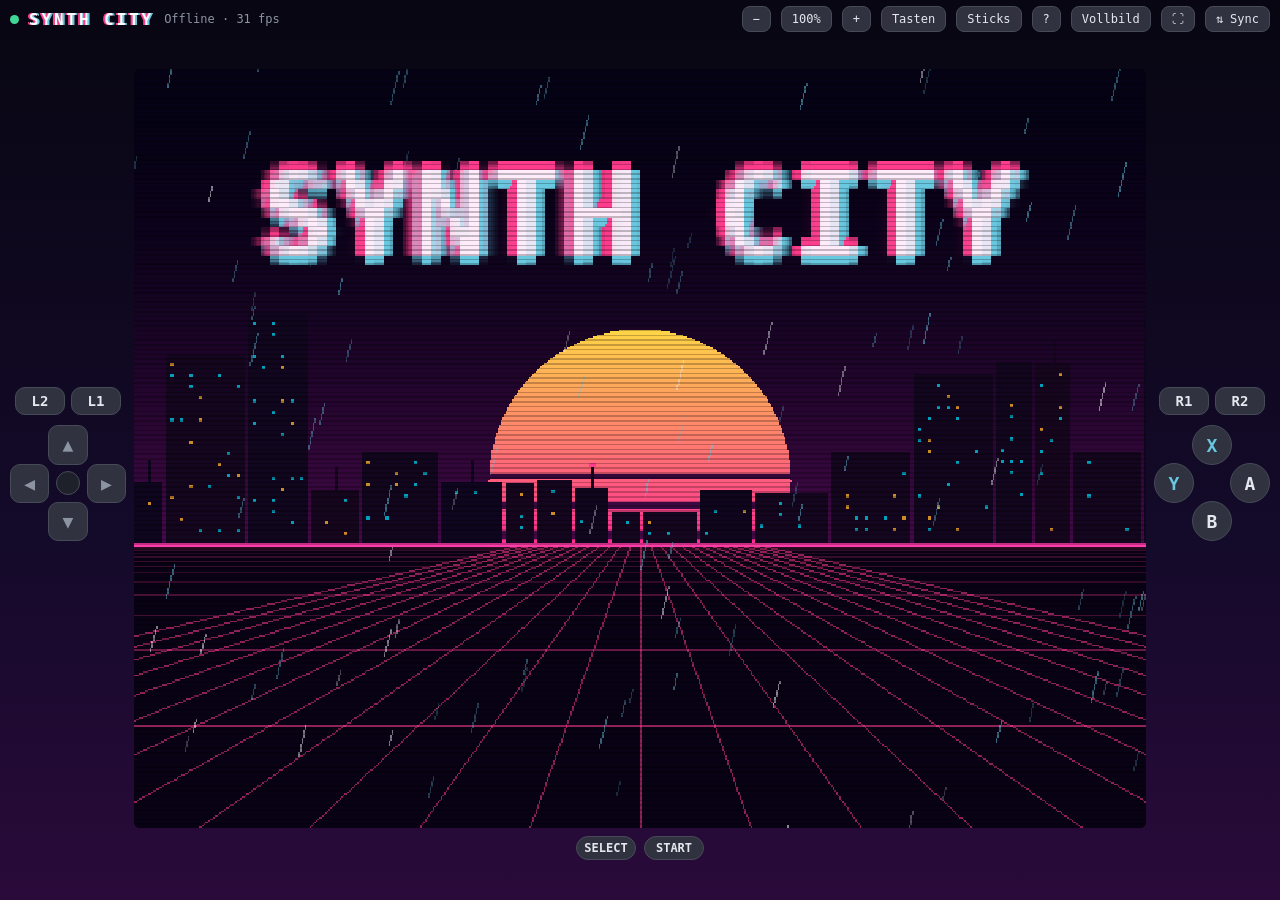
==== index.html @ b374fe64 "Web-App main (b4e6fc7)" ====
<!doctype html>
<html lang="de"><head><meta charset="utf-8">
<meta name="viewport" content="width=device-width,initial-scale=1,maximum-scale=1,user-scalable=no,viewport-fit=cover">
<meta name="apple-mobile-web-app-capable" content="yes"><meta name="mobile-web-app-capable" content="yes">
<meta name="theme-color" content="#080612"><meta name="apple-mobile-web-app-status-bar-style" content="black-translucent"><meta name="apple-mobile-web-app-title" content="SYNTH CITY">
<link rel="manifest" href="manifest.json"><link rel="apple-touch-icon" href="icon-180.png"><link rel="icon" href="icon-192.png">
<title>SYNTH CITY</title>
<style>
:root{--bg:#0e0f12;--panel:#1e2129;--panel2:#30333f;--line:#464b58;--text:#e4e8ee;--dim:#8c94a2;--acc:#ff3c8c;--cy:#68c8e0;--gr:#40d696;--b:clamp(44px,7vmin,64px)}
*{box-sizing:border-box;-webkit-user-select:none;user-select:none;-webkit-touch-callout:none;-webkit-tap-highlight-color:transparent}
html,body{margin:0;height:100%;background:linear-gradient(180deg,#080612,#140a2a 60%,#2a0a3a) fixed;color:var(--text);font:14px ui-monospace,Menlo,Consolas,monospace;overflow:hidden}
#app{height:100%;display:flex;flex-direction:column;padding:env(safe-area-inset-top) env(safe-area-inset-right) env(safe-area-inset-bottom) env(safe-area-inset-left)}
header{display:flex;align-items:center;gap:10px;padding:6px 10px;flex-wrap:wrap}
h1{font-size:16px;margin:0;letter-spacing:.18em;color:#fff;text-shadow:-2px 0 var(--acc),2px 0 var(--cy)}
#stat{color:var(--dim);font-size:12px}#dot{width:9px;height:9px;border-radius:50%;background:#555;display:inline-block}
header .sp{flex:1}a{color:var(--cy)}
.hb.on{background:var(--acc);border-color:var(--acc);color:#fff}
.hb{background:var(--panel2);color:var(--text);border:1px solid var(--line);border-radius:8px;font:inherit;font-size:12px;padding:5px 10px;cursor:pointer}
#stage{flex:1;min-height:0;display:grid;grid-template-columns:1fr;grid-template-rows:minmax(0,1fr) auto;gap:8px;padding:0 10px 10px}
#scr{min-height:0;min-width:0;overflow:hidden;display:flex;flex-direction:column;align-items:center;justify-content:center;gap:8px}
canvas{display:block;flex:none;width:320px;height:240px;image-rendering:pixelated;image-rendering:crisp-edges;background:#000;border-radius:6px;box-shadow:0 0 0 2px #000,0 0 26px #ff2e8840;outline:none}
#ctl{display:grid;grid-template-columns:1fr auto 1fr;align-items:center;gap:8px;touch-action:none}
.side{display:flex;flex-direction:column;align-items:center;gap:10px}
.shd{display:flex;gap:6px}
.btn{width:calc(var(--b)*1.25);height:calc(var(--b)*.72);display:flex;align-items:center;justify-content:center;background:var(--panel2);border:1px solid var(--line);border-radius:10px;font-weight:700;color:var(--text);touch-action:none;cursor:pointer;transition:background .05s}
.btn.on{background:var(--acc);border-color:var(--acc);color:#fff;box-shadow:0 0 16px var(--acc)}
.dpad{position:relative;width:calc(var(--b)*2.9);height:calc(var(--b)*2.9);touch-action:none}
.dpad i{position:absolute;width:calc(var(--b)*.98);height:calc(var(--b)*.98);background:var(--panel2);border:1px solid var(--line);border-radius:10px;display:flex;align-items:center;justify-content:center;color:var(--dim);font-style:normal;font-size:18px}
.dpad i.on{background:var(--acc);border-color:var(--acc);color:#fff;box-shadow:0 0 16px var(--acc)}
.dpad .u{left:calc(50% - var(--b)*.49);top:0}.dpad .d{left:calc(50% - var(--b)*.49);bottom:0}
.dpad .l{top:calc(50% - var(--b)*.49);left:0}.dpad .r{top:calc(50% - var(--b)*.49);right:0}
.dpad .c{left:calc(50% - var(--b)*.3);top:calc(50% - var(--b)*.3);width:calc(var(--b)*.6);height:calc(var(--b)*.6);border-radius:50%;background:var(--panel)}
.face{position:relative;width:calc(var(--b)*2.9);height:calc(var(--b)*2.9);touch-action:none}
.face .btn{position:absolute;width:var(--b);height:var(--b);border-radius:50%;font-size:18px}
.face .x{left:calc(50% - var(--b)/2);top:0}.face .b{left:calc(50% - var(--b)/2);bottom:0}
.face .y{top:calc(50% - var(--b)/2);left:0}.face .a{top:calc(50% - var(--b)/2);right:0}
.face .x,.face .y{color:var(--cy)}
.mid{display:flex;flex-direction:column;align-items:center;gap:8px}
.mid .row{display:flex;gap:8px}
.mid .btn{width:calc(var(--b)*1.5);height:calc(var(--b)*.6);font-size:12px;border-radius:20px}
.ms{display:none}
.stk{display:none;grid-template-columns:repeat(3,calc(var(--b)*.6));grid-template-rows:repeat(3,calc(var(--b)*.6));gap:3px;touch-action:none}
.stk .btn{width:auto;height:auto;font-size:11px;border-radius:8px}
body.sticks .stk{display:grid}
#help{position:fixed;inset:0;background:#080612ee;display:none;align-items:center;justify-content:center;z-index:9;padding:20px}
#help.show{display:flex}#help div{max-width:560px;background:var(--panel);border:1px solid var(--line);border-radius:14px;padding:18px 20px;line-height:1.9}
kbd{background:var(--panel2);border:1px solid var(--line);border-radius:5px;padding:1px 6px;color:var(--cy)}
/* Querformat (Handy quer, Tablet, PC-Fenster breit): Bild in der Mitte, Bedienung links und rechts */
@media (orientation:landscape) and (min-aspect-ratio:13/10){
 #stage{grid-template-columns:auto minmax(0,1fr) auto;grid-template-rows:minmax(0,1fr);align-items:center}
 #ctl{display:contents}
 .lside{grid-column:1;grid-row:1}.rside{grid-column:3;grid-row:1}
 #scr{grid-column:2;grid-row:1;height:100%;width:100%}
 .mid{flex-direction:row}
 /* Das Bild nimmt 4:3 der Hoehe, also 133,33vh Breite. Was uebrig bleibt, teilen sich die beiden
    Balken; daraus die Knopfgroesse (Steuerkreuz = 2,9 x --b), mindestens 40 px fuer den Finger. */
 :root{--b:clamp(40px,calc((100vw - 133.33vh - 36px)/5.8),72px)}
}
@media (max-height:420px){header{padding:2px 8px}h1{font-size:12px}#stat{font-size:10px}.hb{padding:2px 8px}}
#cvw{position:relative;flex:none;touch-action:none;overflow:hidden;border-radius:6px}
#cv{transform-origin:0 0}
#zl{min-width:46px;text-align:center}
#lost{position:absolute;inset:0;display:none;align-items:center;justify-content:center;text-align:center;background:rgba(8,4,18,.78);color:#fff;font-size:15px;line-height:1.6;z-index:5;backdrop-filter:grayscale(1)}#lost.on{display:flex}#lost b{color:#ff4fa3;font-size:18px}#lostT{color:var(--dim);font-size:12px}#lost button{margin-top:10px;padding:6px 16px;border-radius:6px;border:1px solid var(--cy);background:transparent;color:var(--cy);font:inherit}.spin{width:34px;height:34px;margin:0 auto 8px;border-radius:50%;border:3px solid rgba(255,255,255,.15);border-top-color:var(--cy);animation:spin 1s linear infinite}@keyframes spin{to{transform:rotate(360deg)}}.rip{position:absolute;width:44px;height:44px;margin:-22px 0 0 -22px;border-radius:50%;border:2px solid var(--cy);pointer-events:none;animation:rip .45s ease-out forwards}
.rip.hold{border-color:var(--acc);animation:none;opacity:.8}
@keyframes rip{from{transform:scale(.4);opacity:1}to{transform:scale(1.6);opacity:0}}
/* Bild-Vollbild: nur das Bild, so gross wie moeglich, schwebende Mini-Leiste */
body.full header,body.full #midL{display:none !important}
body.full #app{padding:env(safe-area-inset-top) env(safe-area-inset-right) env(safe-area-inset-bottom) env(safe-area-inset-left)}
body.full #stage{padding:0;gap:0;grid-template-columns:1fr !important;grid-template-rows:minmax(0,1fr) !important}
body.full #scr{grid-column:1 !important;grid-row:1 !important;width:100%;height:100%}
body.full #ctl{display:none !important}
/* Querformat-Vollbild: das Bild ist 4:3, der Schirm viel breiter - die Balken links und rechts, die dabei
   ohnehin frei bleiben, tragen die Bedienung. So ist der Schirm voll genutzt und die Finger liegen
   nicht auf dem Bild. "Tasten" (Knopf in der Leiste) blendet sie weg, dann ist nur das Bild da. */
@media (orientation:landscape) and (min-aspect-ratio:13/10){
 body.full:not(.nopad) #ctl{display:contents !important}
 body.full:not(.nopad) #stage{grid-template-columns:auto minmax(0,1fr) auto !important;grid-template-rows:minmax(0,1fr) !important;align-items:center}
 body.full:not(.nopad) #scr{grid-column:2 !important}
 body.full .side{gap:max(8px,2vh)}
 /* Mit sichtbarer Bedienung gehoert die Leiste nach unten in den Balken - oben wuerde sie die
    Ansichten-Reiter im Bild verdecken. Knoepfe etwas groesser, sie werden mit dem Daumen getroffen. */
 /* SELECT und START als volle Knoepfe in die Balken: linker und rechter Daumen, wie am Geraet.
    Die Leiste behaelt nur noch die Schalter und steht schmal gestapelt am Rand, damit sie
    nicht ins Bild ragt (der Balken ist nur halb so breit wie die Leiste in einer Zeile). */
 body.full:not(.nopad) .ms{display:flex;width:calc(var(--b)*2.3);height:calc(var(--b)*.72);font-size:12px;border-radius:20px}
 body.full:not(.nopad) #fbar{flex-direction:column;opacity:.8}
 body.full:not(.nopad) #fbar [data-b],body.full:not(.nopad) #fSide{display:none}
 body.full:not(.nopad) #fbar .btn{height:32px;font-size:11px;padding:0 10px}
}
body.full canvas,body.full #cvw{border-radius:0}body.full canvas{box-shadow:none}
#fbar{display:none;position:fixed;right:max(6px,env(safe-area-inset-right));top:max(6px,env(safe-area-inset-top));z-index:8;gap:6px;opacity:.55;touch-action:none}
body.full #fbar{display:flex}#fbar:hover,#fbar:active{opacity:1}
#fbar .btn{width:auto;height:30px;padding:0 10px;font-size:11px;border-radius:15px;background:#20183acc}
body.full.fleft #fbar{right:auto;left:max(6px,env(safe-area-inset-left))}
/* Die Leiste darf NIE ueber dem Bild liegen: oben rechts sitzen dort die Ansichten-Reiter, die waeren
   dann nicht antippbar. fit() legt sie in den freien Balken neben das Bild; ist dort kein Platz
   (4:3-Schirm), bleibt nur ein kleiner Griff, der sie auf Tap fuer ein paar Sekunden ausfaehrt. */
#fbar.mini .btn{display:none}
#fbar.mini{width:30px;height:30px;border-radius:15px;background:#20283acc;border:1px solid var(--line);
 align-items:center;justify-content:center;opacity:.5}
#fbar.mini::after{content:'···';color:var(--dim);font-size:15px;line-height:1}
body.nopad #ctl{display:none}
body.nopad #stage{grid-template-columns:1fr !important}
body.nopad #scr{grid-column:1 !important}
</style></head><body><div id="app">
<header><span id="dot"></span><h1>SYNTH CITY</h1><span id="stat">…</span><span class="sp"></span>
<button class="hb" id="bAud" title="Ton im Browser">🔈 Ton</button><input id="vol" type="range" min="0" max="100" value="80" style="width:70px;display:none"><button class="hb" id="zo" title="Verkleinern (−)">−</button><button class="hb" id="zl" title="Zoom zurücksetzen (0)">100%</button><button class="hb" id="zi" title="Vergrößern (+)">+</button><button class="hb" id="bPad">Tasten</button><button class="hb" id="bSt">Sticks</button><button class="hb" id="bHelp">?</button><button class="hb" id="bFull" title="Nur das Bild, so groß wie möglich (V)">Vollbild</button><button class="hb" id="bFs" title="Browser-Vollbild">⛶</button><a href="/" class="hb" style="text-decoration:none">Dateien</a></header>
<div id="fbar"><div class="btn" data-b="SELECT">SEL</div><div class="btn" data-b="START">START</div><div class="btn" id="fPad" title="Bedienung an den Seiten ein-/ausblenden">TASTEN</div><div class="btn" id="fSide" title="Leiste auf die andere Seite">⇆</div><div class="btn" id="fExit" title="Vollbild beenden (V)">✕</div></div>
<div id="stage">
 <div id="scr"><div id="cvw"><canvas id="cv" width="640" height="480" tabindex="0"></canvas><div id="lost"><div><div class="spin"></div><b>Verbindung verloren</b><br><span id="lostT">verbinde neu …</span><br><button id="lostR">Neu laden</button></div></div></div>
  <div class="mid" id="midL"><div class="row"><div class="btn" data-b="SELECT">SELECT</div><div class="btn" data-b="START">START</div></div></div></div>
 <div id="ctl">
  <div class="side lside"><div class="shd"><div class="btn" data-b="L2">L2</div><div class="btn" data-b="L1">L1</div></div>
   <div class="dpad" id="dpad"><i class="u">▲</i><i class="l">◀</i><i class="c"></i><i class="r">▶</i><i class="d">▼</i></div>
   <div class="stk"><span></span><div class="btn" data-b="LY" data-v="1">↑</div><span></span><div class="btn" data-b="LX" data-v="-1">←</div><span style="align-self:center;text-align:center;color:var(--dim)">L</span><div class="btn" data-b="LX" data-v="1">→</div><span></span><div class="btn" data-b="LY" data-v="-1">↓</div><span></span></div>
   <div class="btn ms" data-b="SELECT">SELECT</div></div>
  <div class="side rside"><div class="shd"><div class="btn" data-b="R1">R1</div><div class="btn" data-b="R2">R2</div></div>
   <div class="face"><div class="btn x" data-b="X">X</div><div class="btn y" data-b="Y">Y</div><div class="btn a" data-b="A">A</div><div class="btn b" data-b="B">B</div></div>
   <div class="stk"><span></span><div class="btn" data-b="RY" data-v="1">↑</div><span></span><div class="btn" data-b="RX" data-v="-1">←</div><span style="align-self:center;text-align:center;color:var(--dim)">R</span><div class="btn" data-b="RX" data-v="1">→</div><span></span><div class="btn" data-b="RY" data-v="-1">↓</div><span></span></div>
   <div class="btn ms" data-b="START">START</div></div>
 </div>
</div></div>
<div id="help"><div><b style="color:#fff">Tastatur</b><br>
<kbd>←↑→↓</kbd> Steuerkreuz &nbsp; <kbd>Z</kbd>/<kbd>Leertaste</kbd> A &nbsp; <kbd>X</kbd>/<kbd>⌫</kbd> B &nbsp; <kbd>S</kbd> X &nbsp; <kbd>A</kbd> Y<br>
<kbd>Q</kbd> L1 &nbsp; <kbd>W</kbd> R1 &nbsp; <kbd>1</kbd> L2 &nbsp; <kbd>2</kbd> R2 &nbsp; <kbd>Shift</kbd>/<kbd>Tab</kbd> SELECT &nbsp; <kbd>Enter</kbd> START (halten = FILL)<br>
<kbd>T F G H</kbd> linker Stick &nbsp; <kbd>I J K L</kbd> rechter Stick &nbsp; <kbd>V</kbd> Bild-Vollbild (nur das Bild, Leiste oben rechts: SEL, START, ⇆ Seite, ✕ beenden) &nbsp; <kbd>F11</kbd> Browser-Vollbild<br>
<b style="color:#fff">Zoom</b>: zwei Finger gleichzeitig aufs Bild = vergrößern/verschieben, Knöpfe − 100% + oben, am PC Strg+Mausrad (Mausrad verschiebt), Tasten <kbd>+</kbd> <kbd>−</kbd> <kbd>0</kbd>.<br><b style="color:#fff">Touch aufs Bild</b>: Spur, Seite, Reiter, Kachel oder Step antippen. Auf einer Kachel ziehen (hoch/rechts = mehr) ändert den Wert. Step antippen = Trig an/aus, Step halten + mit zweitem Finger Kachel ziehen = P-Lock. Kachel nochmal antippen = Auswahlliste (Sample, LFO-Ziel, Engine). „Tasten“ blendet das Gamepad aus.<br><b style="color:#fff">Touch-Tasten</b>: mehrere Finger gleichzeitig, Wischen über das Steuerkreuz geht auch.<br>
<b style="color:#fff">Gamepad</b>: am PC/Handy angeschlossenes Gamepad wird automatisch erkannt.<br>
<span style="color:var(--dim)">Tippen zum Schließen</span></div></div>
<canvas id="gbsdl" width="1" height="1" style="display:none"></canvas>
<script src="local.js"></script>
<script src="sync.js"></script>
<script>
'use strict';
const $=id=>document.getElementById(id),cv=$('cv'),cx=cv.getContext('2d',{alpha:false});
let W=640,H=480,img=cx.createImageData(W,H),px=new Uint32Array(img.data.buffer),seq=0,dirty=false,frames=0,bytes=0,lat=0,mode='',last=performance.now();
const lut=new Uint32Array(65536);
for(let v=0;v<65536;v++){const r=(v>>11)&31,g=(v>>5)&63,b=v&31;lut[v]=0xff000000|(((b<<3)|(b>>2))<<16)|(((g<<2)|(g>>4))<<8)|((r<<3)|(r>>2));}
function decode(buf){
 const dv=new DataView(buf);seq=dv.getUint32(0,true);const w=dv.getUint16(4,true),h=dv.getUint16(6,true);
 if(w!==W||h!==H){W=w;H=h;cv.width=w;cv.height=h;img=cx.createImageData(w,h);px=new Uint32Array(img.data.buffer);}
 const t=new Uint16Array(buf,12,(buf.byteLength-12)>>1),n=w*h;let i=0,k=0;
 while(k<t.length&&i<n){const v=t[k++],c=v&0x3fff,m=v>>14;
  if(m===0)i+=c;else if(m===1){px.fill(lut[t[k++]],i,i+c);i+=c;}else for(let j=0;j<c;j++)px[i++]=lut[t[k++]];}
 dirty=true;frames++;bytes+=buf.byteLength;
}
function draw(){if(dirty){cx.putImageData(img,0,0);dirty=false;}pollPad();requestAnimationFrame(draw);}
requestAnimationFrame(draw);
// Bild immer ganz sichtbar und so gross wie moeglich (4:3), SELECT/START darunter
function fit(){const sc=$('scr'),r=sc.getBoundingClientRect(),mh=$('midL').offsetHeight+10;let w=r.width,h=r.height-mh;
 if(w<=0||h<=0)return;if(w/h>4/3)w=h*4/3;else h=w*3/4;w=Math.floor(w);h=Math.floor(h);cv.style.width=w+'px';cv.style.height=h+'px';$('cvw').style.width=w+'px';$('cvw').style.height=h+'px';fw=w;fh=h;applyZoom();placeBar(w);}
// Die Leiste neben das Bild legen (freier Balken), sonst auf den Griff einklappen
function placeBar(w){const fb=$('fbar');if(!fb)return;
 if(!document.body.classList.contains('full')||!document.body.classList.contains('nopad')){
  fb.classList.remove('mini');fb.style.top='';fb.style.transform='';return;}
 const gap=Math.floor((innerWidth-w)/2);
 if(gap>=96){fb.classList.remove('mini');fb.style.top='50%';fb.style.transform='translateY(-50%)';}
 else{fb.style.top='';fb.style.transform='';if(!fb.dataset.open)fb.classList.add('mini');}}
$('fbar').addEventListener('pointerdown',e=>{const fb=$('fbar');if(!fb.classList.contains('mini'))return;
 e.stopPropagation();e.preventDefault();fb.classList.remove('mini');fb.dataset.open='1';
 clearTimeout(fb._t);fb._t=setTimeout(()=>{delete fb.dataset.open;placeBar(fw);},5000);},true);
addEventListener('resize',fit);if(window.ResizeObserver)new ResizeObserver(fit).observe($('scr'));setTimeout(fit,0);
// ---- Verbindung: WebSocket (Bildstrom + Tasten), sonst Abfrage
let ws=null,wsFails=0,everWs=false,pingT=0,lastRx=performance.now(),lostAt=0,tries=0;
// Verbindungsverlust sichtbar machen: Bild abdunkeln + Hinweis statt eingefrorenem Bild
function setLost(on){const el=$('lost');if(on){if(!lostAt){lostAt=performance.now();tries=0;}el.classList.add('on');}
 else{lostAt=0;el.classList.remove('on');}}
function lostTick(){if(!lostAt)return;const s=Math.round((performance.now()-lostAt)/1000);
 $('lostT').textContent='seit '+s+' s · Versuch '+tries+(navigator.onLine===false?' · Handy offline':' · WLAN/USB prüfen');}
function setStat(ok,txt){$('dot').style.background=ok?'var(--gr)':'#c33';if(txt)$('stat').textContent=txt;setLost(!ok);}
$('lostR').onclick=e=>{e.stopPropagation();location.reload();};
// Watchdog: der R36S beantwortet den Ping jede Sekunde - kommt 5 s nichts (grosses Bild ueber langsames WLAN braucht etwas), ist die Leitung tot
// (WLAN weg, Gerät aus, Handy aus dem Ruhezustand): Socket verwerfen und neu verbinden
function wsKill(){if(!ws)return;const w=ws;ws=null;w.onclose=w.onmessage=w.onopen=null;try{w.close();}catch(e){}
 if(mode==='ws')mode='';setStat(false,'getrennt – verbinde neu …');releaseAll();setTimeout(connect,300);
 if(aws){const a=aws;aws=null;a.onclose=a.onmessage=null;try{a.close();}catch(e){}if(aOn)setTimeout(connectAudio,800);}}   // Ton-Socket haengt meist mit
setInterval(()=>{lostTick();if(ws&&performance.now()-lastRx>5000)wsKill();},500);
function connect(){
 if(window.GB_LOCAL){mode='local';setStat(true);GB_LOCAL.start();return;}   // Handy-App: Groovebox laeuft in dieser Seite (web/local.js)
 if(wsFails>=3&&!everWs){mode='poll';pollLoop();return;}
 tries++;
 try{ws=new WebSocket((location.protocol==='https:'?'wss://':'ws://')+location.host+'/ws');}catch(e){wsFails++;setTimeout(connect,500);return;}
 ws.binaryType='arraybuffer';
 const me=ws;lastRx=performance.now();
 const to=setTimeout(()=>{if(ws===me&&me.readyState!==1)wsKill();},4000);   // Aufbau haengt (kein Netz)
 ws.onopen=()=>{clearTimeout(to);mode='ws';everWs=true;wsFails=0;lastRx=performance.now();setStat(true);ws.send('f');};
 ws.onmessage=e=>{lastRx=performance.now();if(typeof e.data==='string'){if(e.data[0]==='P')lat=performance.now()-(+e.data.slice(2));}else decode(e.data);};
 ws.onclose=()=>{clearTimeout(to);if(ws!==me)return;ws=null;if(mode==='ws')mode='';wsFails++;setStat(false,'getrennt – verbinde neu …');releaseAll();setTimeout(connect,600);};
}
async function pollLoop(){
 for(;;){tries++;try{const ac=window.AbortController?new AbortController():null,tm=setTimeout(()=>{if(ac)ac.abort();},4000);
   const r=await fetch('/api/screen?since='+seq,{cache:'no-store',signal:ac?ac.signal:undefined});clearTimeout(tm);
   if(r.status===200){decode(await r.arrayBuffer());}else if(r.status===204){await new Promise(z=>setTimeout(z,20));}else throw 0;
   setStat(true);}catch(e){setStat(false,'keine Verbindung …');seq=0;await new Promise(z=>setTimeout(z,800));}}
}
// ---- Ton: eigener WebSocket /wsa (16 Bit Stereo), Pakete werden luecklos hintereinander eingeplant.
// Puffer ~120 ms; laeuft er voll (Uhren von R36S und Handy weichen ab), wird minimal schneller abgespielt, bei Luecke neu gepuffert.
let actx=null,aws=null,again=null,nextT=0,aOn=false,aBuf=0,aDrop=0;const TGT=0.12;
function audioOn(){
 if(!actx){const AC=window.AudioContext||window.webkitAudioContext;if(!AC){alert('Dieser Browser kann keinen Ton abspielen');return;}
  actx=new AC({latencyHint:'interactive'});again=actx.createGain();again.connect(actx.destination);}
 actx.resume();again.gain.value=($('vol').value/100)**2;aOn=true;$('bAud').classList.add('on');$('bAud').textContent='🔊 Ton';$('vol').style.display='';
 try{localStorage.audio=1;}catch(e){}
 connectAudio();
}
function audioOff(){aOn=false;if(aws){aws.onclose=null;aws.close();aws=null;}$('bAud').classList.remove('on');$('bAud').textContent='🔈 Ton';$('vol').style.display='none';try{localStorage.audio='';}catch(e){}}
function connectAudio(){
 if(!aOn||aws)return;
 aws=new WebSocket((location.protocol==='https:'?'wss://':'ws://')+location.host+'/wsa');aws.binaryType='arraybuffer';
 aws.onmessage=e=>{if(typeof e.data==='string'||!actx)return;
  const dv=new DataView(e.data),rate=dv.getUint32(0,true),n=(e.data.byteLength-8)>>2;if(n<=0)return;
  const pcm=new Int16Array(e.data,8,n*2),b=actx.createBuffer(2,n,rate),L=b.getChannelData(0),R=b.getChannelData(1);
  for(let i=0;i<n;i++){L[i]=pcm[i*2]/32768;R[i]=pcm[i*2+1]/32768;}
  const now=actx.currentTime;
  if(nextT<now+0.01){nextT=now+TGT;}
  let lead=nextT-now;if(lead>TGT*3){aDrop++;return;}
  const pr=lead>TGT*1.4?1.004:(lead<TGT*0.6?0.997:1);
  const src=actx.createBufferSource();src.buffer=b;src.playbackRate.value=pr;src.connect(again);src.start(nextT);
  nextT+=n/rate/pr;aBuf=lead;};
 aws.onclose=()=>{aws=null;if(aOn)setTimeout(connectAudio,800);};
}
$('bAud').onclick=()=>{if(aOn)audioOff();else audioOn();};
$('vol').oninput=()=>{if(again)again.gain.value=($('vol').value/100)**2;try{localStorage.vol=$('vol').value;}catch(e){}};
try{if(localStorage.vol)$('vol').value=localStorage.vol;}catch(e){}
try{if(localStorage.audio){const once=ev=>{document.removeEventListener('pointerdown',once,true);if(!aOn&&ev.target.id!=='bAud')audioOn();};document.addEventListener('pointerdown',once,true);$('bAud').textContent='🔈 Ton (antippen)';}}catch(e){}
if(!window.GB_LOCAL&&'serviceWorker' in navigator&&window.isSecureContext)navigator.serviceWorker.register('/sw.js').catch(()=>{});
setInterval(()=>{const now=performance.now(),s=(now-last)/1000;
 if(ws&&ws.readyState===1)ws.send('p '+now.toFixed(0));
 if(aws&&aws.readyState===1)aws.send('p');   // Lebenszeichen auch fuer den Ton (Geraet schliesst stille Verbindungen)
 $('stat').textContent=mode==='local'?'Offline · '+Math.round(frames/s)+' fps':(mode==='ws'?'Live':mode==='poll'?'Abfrage':'…')+' · '+Math.round(frames/s)+' fps · '+Math.round(bytes/1024/s)+' kB/s'+(mode==='ws'?' · '+Math.round(lat)+' ms':'')+(aOn&&aws?' · Ton '+Math.round(aBuf*1000)+' ms':'');
 frames=0;bytes=0;last=now;},1000);
document.addEventListener('visibilitychange',()=>{if(document.hidden){releaseAll();return;}
 lastRx=performance.now();if(ws&&ws.readyState===1){ws.send('f');ws.send('p '+lastRx.toFixed(0));}});   // zurueck aus dem Hintergrund: Watchdog prueft sofort
addEventListener('online',()=>{if(ws&&ws.readyState!==1)wsKill();});
addEventListener('offline',()=>{if(ws)wsKill();});
connect();
// ---- Tasten senden (Zaehler je Taste: Touch + Tastatur + Gamepad duerfen sich ueberlappen)
const cnt={},AX={LX:1,LY:1,RX:1,RY:1};
function vib(){if(navigator.vibrate)try{navigator.vibrate(8);}catch(e){}}
function out(msg,b,v){if(window.GB_LOCAL){GB_LOCAL.send(msg);return;}if(ws&&ws.readyState===1)ws.send(msg);else fetch('/api/input?b='+b+'&v='+v,{method:'POST',keepalive:true}).catch(()=>{});}
function press(b,v){const key=b+(AX[b]?':'+v:'');cnt[key]=(cnt[key]||0)+1;if(cnt[key]>1)return;
 if(AX[b])out('a '+b+' '+v,b,v);else out('d '+b,b,1);show(key,true);vib();}
function release(b,v){const key=b+(AX[b]?':'+v:'');if(!cnt[key])return;if(--cnt[key]>0)return;delete cnt[key];
 if(AX[b])out('a '+b+' 0',b,0);else out('u '+b,b,0);show(key,false);}
function releaseAll(){for(const k in cnt){const[b,v]=k.split(':');cnt[k]=1;release(b,v===undefined?1:+v);}touches.clear();}
const dEl={UP:'.u',DOWN:'.d',LEFT:'.l',RIGHT:'.r'};
function show(key,on){const[b,v]=key.split(':');
 if(dEl[b]){$('dpad').querySelector(dEl[b]).classList.toggle('on',on);return;}
 document.querySelectorAll('[data-b="'+b+'"]'+(v!==undefined?'[data-v="'+v+'"]':'')).forEach(e=>e.classList.toggle('on',on));}
// ---- Touch/Maus: jeder Finger haelt eine Taste (bzw. eine Steuerkreuz-Richtung), Wischen wechselt die Taste
const touches=new Map();   // pointerId -> Liste [b,v]
function targetsAt(x,y){
 const d=$('dpad').getBoundingClientRect();
 if(x>=d.left&&x<=d.right&&y>=d.top&&y<=d.bottom){
  const dx=x-(d.left+d.width/2),dy=y-(d.top+d.height/2),r=Math.hypot(dx,dy);if(r<d.width*0.12)return[];
  const a=Math.atan2(dy,dx)*180/Math.PI,res=[];   // 8 Richtungen: Diagonale = zwei Tasten
  if(a>-67.5&&a<67.5)res.push(['RIGHT',1]);if(a>112.5||a<-112.5)res.push(['LEFT',1]);
  if(a>22.5&&a<157.5)res.push(['DOWN',1]);if(a<-22.5&&a>-157.5)res.push(['UP',1]);return res;}
 const el=document.elementFromPoint(x,y),bt=el&&el.closest('[data-b]');
 return bt?[[bt.dataset.b,+(bt.dataset.v||1)]]:[];
}
function same(a,b){return a.length===b.length&&a.every((t,i)=>t[0]===b[i][0]&&t[1]===b[i][1]);}
function setTouch(id,list){const old=touches.get(id)||[];if(same(old,list))return;
 old.forEach(t=>{if(!list.some(n=>n[0]===t[0]&&n[1]===t[1]))release(t[0],t[1]);});
 list.forEach(t=>{if(!old.some(o=>o[0]===t[0]&&o[1]===t[1]))press(t[0],t[1]);});
 if(list.length)touches.set(id,list);else touches.delete(id);}
const ctlArea=[$('ctl'),$('midL'),$('fbar')];
ctlArea.forEach(area=>{
 area.addEventListener('pointerdown',e=>{const l=targetsAt(e.clientX,e.clientY);if(!l.length)return;e.preventDefault();try{area.setPointerCapture(e.pointerId);}catch(_){}setTouch(e.pointerId,l);});
 area.addEventListener('pointermove',e=>{if(!touches.has(e.pointerId))return;e.preventDefault();setTouch(e.pointerId,targetsAt(e.clientX,e.clientY));});
 const end=e=>{setTouch(e.pointerId,[]);};
 area.addEventListener('pointerup',end);area.addEventListener('pointercancel',end);area.addEventListener('lostpointercapture',end);
});
document.addEventListener('contextmenu',e=>e.preventDefault());
document.addEventListener('touchmove',e=>{if(e.touches.length>1||e.target.closest('#ctl,#midL,#fbar'))e.preventDefault();},{passive:false});
// ---- Zoom: Bild bis 4x vergroessern, Ausschnitt verschieben (Transform auf dem Canvas; tPos rechnet ueber getBoundingClientRect weiter richtig)
let zm=1,zx=0,zy=0,fw=640,fh=480;
function applyZoom(){zm=Math.max(1,Math.min(4,zm));zx=Math.max(0,Math.min(fw*(zm-1),zx));zy=Math.max(0,Math.min(fh*(zm-1),zy));
 cv.style.transform=zm>1?'translate('+(-zx)+'px,'+(-zy)+'px) scale('+zm+')':'';$('zl').textContent=Math.round(zm*100)+'%';$('zl').classList.toggle('on',zm>1);}
function zoomAt(nz,cx,cy){   // cx/cy: Punkt im sichtbaren Ausschnitt (CSS-Pixel), der an seiner Stelle bleibt
 nz=Math.max(1,Math.min(4,nz));const bx=(cx+zx)/zm,by=(cy+zy)/zm;zm=nz;zx=bx*zm-cx;zy=by*zm-cy;applyZoom();}
function zoomStep(f){zoomAt(zm*f,fw/2,fh/2);}
$('zi').onclick=()=>zoomStep(1.25);$('zo').onclick=()=>zoomStep(0.8);$('zl').onclick=()=>{zm=1;zx=zy=0;applyZoom();};
$('cvw').addEventListener('wheel',e=>{const r=$('cvw').getBoundingClientRect();
 if(e.ctrlKey||e.metaKey){e.preventDefault();zoomAt(zm*Math.exp(-e.deltaY*0.0025),e.clientX-r.left,e.clientY-r.top);}
 else if(zm>1){e.preventDefault();zx+=e.deltaX;zy+=e.deltaY;applyZoom();}},{passive:false});
addEventListener('keydown',e=>{if(e.ctrlKey||e.metaKey||e.altKey)return;
 if(e.key==='+'||e.code==='NumpadAdd'||e.code==='Equal'){e.preventDefault();zoomStep(1.25);}
 else if(e.key==='-'||e.code==='NumpadSubtract'||e.code==='Minus'){e.preventDefault();zoomStep(0.8);}
 else if(e.code==='Digit0'||e.code==='Numpad0'){e.preventDefault();zm=1;zx=zy=0;applyZoom();}
 else if(e.code==='KeyV'){e.preventDefault();setFull(!document.body.classList.contains('full'));}});
// Zwei Finger, die fast gleichzeitig (< 150 ms) aufs Bild kommen = Zoomen/Verschieben; spaeter dazukommender Finger = normale
// Bedienung (Step halten + Kachel ziehen). Dafuer wird der erste Touch-Finger bis zu 150 ms zurueckgehalten.
const pend=new Map();let gest=null;
function cvwXY(e){const r=$('cvw').getBoundingClientRect();return[e.clientX-r.left,e.clientY-r.top];}
function gestStart(){const p=[...pend.values()];pend.forEach(q=>clearTimeout(q.tm));pend.clear();
 const[a,b]=p;gest={ids:[a.pid,b.pid],pos:{[a.pid]:a.xy,[b.pid]:b.xy}};gest.d0=Math.hypot(a.xy[0]-b.xy[0],a.xy[1]-b.xy[1])||1;gest.z0=zm;
 gest.m0=[(a.xy[0]+b.xy[0])/2,(a.xy[1]+b.xy[1])/2];gest.zx0=zx;gest.zy0=zy;}
function gestMove(){const[a,b]=gest.ids.map(i=>gest.pos[i]);const d=Math.hypot(a[0]-b[0],a[1]-b[1]),m=[(a[0]+b[0])/2,(a[1]+b[1])/2];
 const nz=Math.max(1,Math.min(4,gest.z0*d/gest.d0));const bx=(gest.m0[0]+gest.zx0)/gest.z0,by=(gest.m0[1]+gest.zy0)/gest.z0;   // Bildpunkt unter der Anfangsmitte
 zm=nz;zx=bx*zm-m[0];zy=by*zm-m[1];applyZoom();}
// ---- Touch direkt auf dem Bild: Kacheln, Steps, Spuren, Reiter ... (die Groovebox wertet die Stelle aus)
const tIds=new Map(),tPend=new Map(),rips=new Map();
function tId(pid){if(tIds.has(pid))return tIds.get(pid);for(let i=0;i<10;i++){if(![...tIds.values()].includes(i)){tIds.set(pid,i);return i;}}return -1;}
function tPos(e){const r=cv.getBoundingClientRect();return[Math.max(0,Math.min(W-1,Math.round((e.clientX-r.left)/r.width*W))),Math.max(0,Math.min(H-1,Math.round((e.clientY-r.top)/r.height*H)))];}
function tSend(m){if(window.GB_LOCAL){GB_LOCAL.send(m);return;}if(ws&&ws.readyState===1)ws.send(m);}
function ripple(e,hold){const r=$('cvw').getBoundingClientRect(),d=document.createElement('div');d.className='rip'+(hold?' hold':'');d.style.left=(e.clientX-r.left)+'px';d.style.top=(e.clientY-r.top)+'px';$('cvw').appendChild(d);if(!hold)setTimeout(()=>d.remove(),460);return d;}
function tDown(e){const id=tId(e.pointerId);if(id<0)return;
 const[x,y]=tPos(e);tSend('t '+id+' '+x+' '+y);ripple(e,false);rips.set(e.pointerId,ripple(e,true));vib();}
function commit(pid){const q=pend.get(pid);if(!q)return;clearTimeout(q.tm);pend.delete(pid);tDown(q.ev);}
cv.addEventListener('pointerdown',e=>{e.preventDefault();try{cv.setPointerCapture(e.pointerId);}catch(_){}
 if(gest)return;
 if(e.pointerType==='touch'&&!tIds.size){   // erster Finger: kurz zurueckhalten (Geste?)
  if(pend.size===1){pend.set(e.pointerId,{pid:e.pointerId,xy:cvwXY(e),ev:e});gestStart();return;}
  const q={pid:e.pointerId,xy:cvwXY(e),ev:e,x0:e.clientX,y0:e.clientY};q.tm=setTimeout(()=>commit(e.pointerId),150);pend.set(e.pointerId,q);return;}
 tDown(e);});
cv.addEventListener('pointermove',e=>{
 if(gest&&gest.pos[e.pointerId]){e.preventDefault();gest.pos[e.pointerId]=cvwXY(e);gestMove();return;}
 const q=pend.get(e.pointerId);if(q){if(Math.hypot(e.clientX-q.x0,e.clientY-q.y0)>10)commit(e.pointerId);else return;}
 if(!tIds.has(e.pointerId))return;e.preventDefault();tPend.set(e.pointerId,tPos(e));const r=rips.get(e.pointerId);
 if(r){const b=$('cvw').getBoundingClientRect();r.style.left=(e.clientX-b.left)+'px';r.style.top=(e.clientY-b.top)+'px';}});
function tEnd(e){
 if(gest&&gest.pos[e.pointerId]){delete gest.pos[e.pointerId];if(!Object.keys(gest.pos).length)gest=null;return;}
 if(pend.has(e.pointerId))commit(e.pointerId);
 if(!tIds.has(e.pointerId))return;const id=tIds.get(e.pointerId),[x,y]=tPos(e);tPend.delete(e.pointerId);tSend('e '+id+' '+x+' '+y);tIds.delete(e.pointerId);
 const r=rips.get(e.pointerId);if(r){r.remove();rips.delete(e.pointerId);}}
cv.addEventListener('pointerup',tEnd);cv.addEventListener('pointercancel',tEnd);
setInterval(()=>{for(const[pid,p]of tPend){const id=tIds.get(pid);if(id!==undefined)tSend('m '+id+' '+p[0]+' '+p[1]);}tPend.clear();},16);   // Bewegung hoechstens ~60x/s
// ---- Tastatur
const km={ArrowUp:['UP',1],ArrowDown:['DOWN',1],ArrowLeft:['LEFT',1],ArrowRight:['RIGHT',1],KeyZ:['A',1],KeyY:['A',1],Space:['A',1],KeyX:['B',1],Backspace:['B',1],Escape:['B',1],
 KeyS:['X',1],KeyA:['Y',1],KeyQ:['L1',1],KeyW:['R1',1],Digit1:['L2',1],Digit2:['R2',1],ShiftLeft:['SELECT',1],ShiftRight:['SELECT',1],Tab:['SELECT',1],
 Enter:['START',1],NumpadEnter:['START',1],KeyT:['LY',1],KeyG:['LY',-1],KeyF:['LX',-1],KeyH:['LX',1],KeyI:['RY',1],KeyK:['RY',-1],KeyJ:['RX',-1],KeyL:['RX',1]};
const kh={};
addEventListener('keydown',e=>{if(e.ctrlKey||e.metaKey||e.altKey)return;const m=km[e.code];if(!m)return;e.preventDefault();if(kh[e.code])return;kh[e.code]=1;press(m[0],m[1]);});
addEventListener('keyup',e=>{const m=km[e.code];if(!m||!kh[e.code])return;e.preventDefault();delete kh[e.code];release(m[0],m[1]);});
addEventListener('blur',()=>{for(const c in kh){release(km[c][0],km[c][1]);delete kh[c];}});
// ---- Gamepad (Standard-Belegung, Tastenlage wie am R36S: rechts A, unten B, oben X, links Y)
const gpMap={1:'A',0:'B',3:'X',2:'Y',4:'L1',5:'R1',6:'L2',7:'R2',8:'SELECT',9:'START',12:'UP',13:'DOWN',14:'LEFT',15:'RIGHT'};
const gpState={};
function pollPad(){const gps=navigator.getGamepads?navigator.getGamepads():[];
 for(const gp of gps){if(!gp)continue;
  for(const i in gpMap){const p=gp.buttons[i]&&gp.buttons[i].pressed,k='g'+gp.index+'b'+i;if(p&&!gpState[k]){gpState[k]=1;press(gpMap[i],1);}else if(!p&&gpState[k]){delete gpState[k];release(gpMap[i],1);}}
  [['LX',0,1],['LY',1,-1],['RX',2,1],['RY',3,-1]].forEach(([n,ai,sg])=>{const a=gp.axes[ai]||0,v=a>0.5?sg:(a<-0.5?-sg:0),k='g'+gp.index+n,o=gpState[k]||0;
   if(v!==o){if(o)release(n,o);if(v)press(n,v);if(v)gpState[k]=v;else delete gpState[k];}});}}
// ---- Kopfzeile
const togglePad=()=>{document.body.classList.toggle('nopad');try{localStorage.nopad=document.body.classList.contains('nopad')?1:'';}catch(e){}setTimeout(fit,30);};
$('bPad').onclick=togglePad;
$('fPad').addEventListener('pointerdown',e=>{e.stopPropagation();e.preventDefault();togglePad();});
try{if(localStorage.nopad)document.body.classList.add('nopad');}catch(e){}
$('bHelp').onclick=()=>$('help').classList.add('show');$('help').onclick=()=>$('help').classList.remove('show');
$('bSt').onclick=()=>{document.body.classList.toggle('sticks');try{localStorage.sticks=document.body.classList.contains('sticks')?1:'';}catch(e){}};
try{if(localStorage.sticks)document.body.classList.add('sticks');}catch(e){}
let wl=null;async function wake(){try{if(navigator.wakeLock&&!wl){wl=await navigator.wakeLock.request('screen');wl.addEventListener('release',()=>wl=null);}}catch(e){}}
document.addEventListener('pointerdown',wake);document.addEventListener('keydown',wake);
// Bild-Vollbild: Kopfzeile und Tasten weg, Bild fuellt den Bildschirm (4:3), wo moeglich auch Browser-Vollbild
function setFull(on){document.body.classList.toggle('full',on);try{localStorage.full=on?1:'';}catch(e){}
 const d=document.documentElement,fs=document.fullscreenElement||document.webkitFullscreenElement;
 try{if(on&&!fs&&(d.requestFullscreen||d.webkitRequestFullscreen)){const r=(d.requestFullscreen||d.webkitRequestFullscreen).call(d);if(r&&r.catch)r.catch(()=>{});}
  else if(!on&&fs)(document.exitFullscreen||document.webkitExitFullscreen).call(document);}catch(e){}
 setTimeout(fit,60);setTimeout(fit,400);}
$('bFull').onclick=()=>setFull(true);
$('fExit').addEventListener('pointerdown',e=>{e.stopPropagation();e.preventDefault();setFull(false);});
$('fSide').addEventListener('pointerdown',e=>{e.stopPropagation();e.preventDefault();document.body.classList.toggle('fleft');});
try{if(localStorage.full)document.body.classList.add('full');}catch(e){}
$('bFs').onclick=()=>{const d=document.documentElement;if(document.fullscreenElement||document.webkitFullscreenElement){(document.exitFullscreen||document.webkitExitFullscreen).call(document);}
 else{(d.requestFullscreen||d.webkitRequestFullscreen).call(d);try{screen.orientation.lock('landscape').catch(()=>{});}catch(e){}}};
</script></body></html>
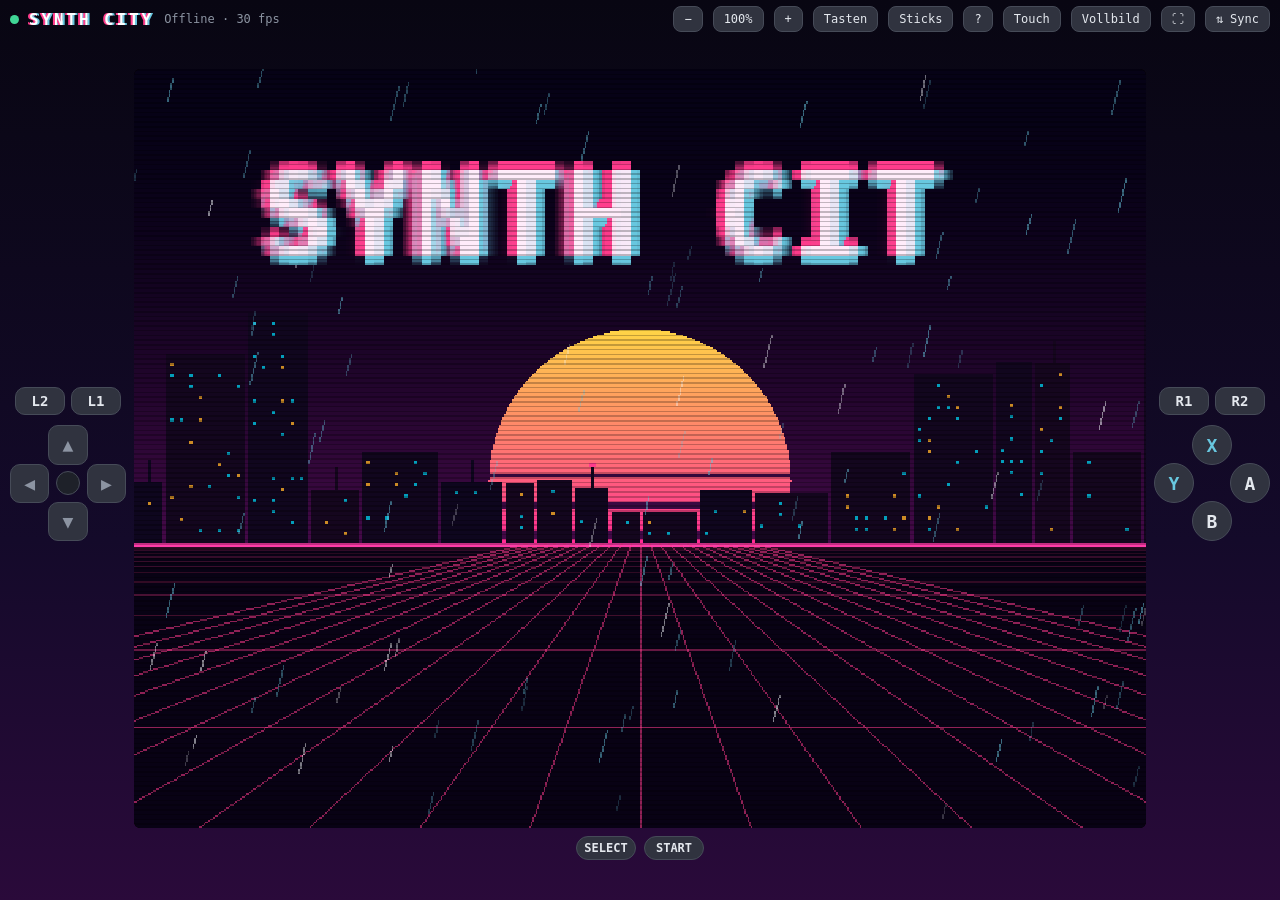
==== commit 49138874: "Web-App main (c139158)" ====
--- a/index.html
+++ b/index.html
@@ -99,12 +99,179 @@
 #fbar.mini{width:30px;height:30px;border-radius:15px;background:#20283acc;border:1px solid var(--line);
  align-items:center;justify-content:center;opacity:.5}
 #fbar.mini::after{content:'···';color:var(--dim);font-size:15px;line-height:1}
+/* ---- Touch-Oberflaeche: eigenes UI statt des gespiegelten 4:3-Bildes. Fuellt jede Aufloesung,
+   die Flaechen sind so gross, wie der Schirm hergibt, und nichts ist an 640x480 gebunden. */
+#tui{display:none;position:fixed;inset:0;z-index:6;background:var(--bg);
+ padding:max(6px,env(safe-area-inset-top)) max(6px,env(safe-area-inset-right)) max(6px,env(safe-area-inset-bottom)) max(6px,env(safe-area-inset-left));
+ grid-template-rows:auto minmax(0,1fr) auto;gap:6px;touch-action:manipulation;user-select:none}
+body.tui #tui{display:grid}
+body.tui #app{visibility:hidden}
+#tTop,#tBot{display:flex;align-items:center;gap:6px;flex-wrap:wrap}
+#tTop .tb,#tBot .tb{min-width:44px;min-height:44px;display:flex;align-items:center;justify-content:center;
+ background:var(--panel);border:1px solid var(--line);border-radius:10px;color:var(--text);font:inherit;font-size:13px;padding:0 12px}
+#tTop .tb:active,#tBot .tb:active{background:var(--panel2)}
+#tModes{display:flex;gap:4px}
+/* Mixer: 8 Spalten, Zeilen wie die MIX-Seite am Geraet (VOL PAN S.A S.B S.C CMP) */
+#tMix{display:none;grid-row:2;grid-template-columns:repeat(8,1fr);gap:4px;min-height:0}
+body.mix #tMix{display:grid}
+body.mix #tMain{display:none}
+.mxc{display:flex;flex-direction:column;gap:3px;min-width:0;min-height:0;background:var(--panel);border-radius:8px;padding:3px}
+.mxc.sel{outline:1px solid var(--text)}
+.mxh{font-size:11px;text-align:center;color:var(--dim);overflow:hidden;white-space:nowrap;min-height:22px;
+ display:flex;align-items:center;justify-content:center;border-radius:5px;background:var(--panel2)}
+.mxb{display:flex;gap:3px}
+.mxb div{flex:1;min-height:26px;display:flex;align-items:center;justify-content:center;border-radius:5px;
+ background:var(--off);color:var(--dim);font-size:11px}
+.mxb div.on{background:var(--acc);color:var(--bg)}
+.mxb div.so.on{background:var(--cy)}
+.mxf{position:relative;flex:1;min-height:26px;border-radius:5px;background:var(--off);overflow:hidden;touch-action:none}
+.mxf i{position:absolute;left:0;right:0;bottom:0;background:var(--acc);opacity:.55}
+.mxf b{position:absolute;left:3px;top:2px;font-size:10px;font-weight:400;color:var(--dim)}
+.mxf u{position:absolute;right:3px;top:2px;font-size:10px;text-decoration:none;color:var(--text)}
+.mxf.sw{display:flex;align-items:center;justify-content:center}
+@media (orientation:portrait){#tMix{grid-template-columns:repeat(4,1fr)}}
+/* Song: eine Zeile je Song-Zeile, darin die acht Spuren als Zellen */
+#tSong{display:none;grid-row:2;grid-template-rows:auto minmax(0,1fr);gap:6px;min-height:0}
+body.song #tSong{display:grid}
+body.song #tMain{display:none}
+#tSgBar{display:flex;gap:6px;align-items:center;flex-wrap:wrap}
+#tSgL{overflow-y:auto;overscroll-behavior:contain;display:flex;flex-direction:column;gap:4px}
+.sgr{display:flex;gap:3px;align-items:stretch;background:var(--panel);border-radius:8px;padding:3px;border:1px solid var(--line)}
+.sgr.now{border-color:var(--cy)}
+.sgr>.nr{min-width:34px;display:flex;align-items:center;justify-content:center;font-size:12px;color:var(--dim);border-radius:5px;background:var(--panel2)}
+.sgr>.cs{flex:1;display:grid;grid-template-columns:repeat(8,1fr);gap:3px;min-width:0}
+.sgr .cl{min-height:40px;display:flex;align-items:center;justify-content:center;border-radius:5px;
+ background:var(--off);font-size:11px;color:var(--text);overflow:hidden}
+.sgr .cl.off{color:var(--dim);background:var(--bg)}
+.sgr>.rp{display:flex;gap:2px;align-items:stretch}
+.sgr>.rp div{min-width:30px;display:flex;align-items:center;justify-content:center;border-radius:5px;background:var(--off);font-size:12px}
+.sgr>.rp div.v{min-width:34px;background:var(--panel2);color:var(--cy)}
+.sgr>.del{min-width:34px;display:flex;align-items:center;justify-content:center;border-radius:5px;background:var(--off);color:var(--dim)}
+@media (orientation:portrait){.sgr .cl{min-height:34px;font-size:10px}.sgr>.nr{min-width:26px}}
+#tModes .tm{padding:0 10px}
+#tModes .tm.on{background:var(--panel2);border-color:var(--text);color:var(--cy)}
+#tPlay{font-size:20px;min-width:62px}
+#tPlay.on{background:var(--gr);color:#06240f;border-color:var(--gr)}
+#tPat{font-size:18px;font-weight:bold;color:var(--cy);min-width:62px;text-align:center}
+#tBpm{color:var(--dim);font-size:13px}
+#tMsg{color:var(--acc);font-size:12px;flex:1;text-align:right;overflow:hidden;white-space:nowrap}
+#tMain{display:grid;grid-template-columns:minmax(96px,18%) minmax(0,1fr);gap:6px;min-height:0}
+#tTracks{display:grid;grid-auto-rows:minmax(0,1fr);gap:4px;min-height:0;overflow-y:auto;overscroll-behavior:contain;scrollbar-width:none}
+.ttr{display:flex;align-items:center;gap:4px;background:var(--panel);border:1px solid var(--line);
+ border-left-width:5px;border-radius:9px;padding:0 6px;overflow:hidden;min-height:0}
+.ttr.sel{background:var(--panel2);border-color:var(--text)}
+.ttr .tn{flex:1;font-size:12px;overflow:hidden;white-space:nowrap;text-overflow:ellipsis}
+.ttr .tm{width:30px;min-height:30px;display:flex;align-items:center;justify-content:center;border-radius:7px;
+ background:var(--panel2);color:var(--dim);font-size:11px}
+.ttr .tm.on{background:var(--acc);color:#fff}
+.ttr.play .tn{color:var(--text)}
+#tGrid{display:grid;grid-template-columns:repeat(4,minmax(0,1fr));grid-template-rows:repeat(4,minmax(0,1fr));gap:5px;min-height:0}
+/* quer: 8x2 wie die Step-Leiste am Geraet (nutzt die Breite), hoch: 4x4 wie ein Pad-Raster */
+@media (orientation:landscape) and (min-aspect-ratio:13/10){
+ #tGrid{grid-template-columns:repeat(8,minmax(0,1fr));grid-template-rows:repeat(2,minmax(0,1fr))}
+ #tTop .tb,#tBot .tb{min-height:38px}}
+.tp{position:relative;touch-action:none;border-radius:10px;background:var(--panel);border:1px solid var(--line);min-height:0;
+ display:flex;align-items:flex-end;justify-content:flex-start;padding:4px 6px;font-size:11px;color:var(--dim)}
+.tp.on{background:var(--acc);border-color:transparent;color:#fff}
+.tp.tl{background:var(--panel2);box-shadow:inset 0 0 0 2px var(--acc)}
+.tp.now{outline:3px solid var(--text);outline-offset:-3px}
+.tp.beat::after{content:'';position:absolute;top:5px;right:6px;width:5px;height:5px;border-radius:50%;background:var(--line)}
+@media (orientation:portrait){#tMain{grid-template-columns:minmax(0,1fr);grid-template-rows:auto minmax(0,1fr)}
+ #tTracks{grid-auto-rows:auto;grid-template-columns:repeat(4,1fr)}
+ .ttr{min-height:42px;padding:0 4px}
+ .ttr .tn{font-size:11px}.ttr .tnr{display:none}}   /* hochkant ist kein Platz fuer die Nummer: die Farbe sagt es */
+#tBot:empty,#tBot.hide{display:none}
+/* Klang schrauben: Gruppenleiste zum Wischen + Regler als breite Zeilen (waagerecht ziehen = Wert) */
+#tSnd{display:none;grid-template-rows:auto minmax(0,1fr);gap:6px;min-height:0}
+body.tui.snd #tSnd{display:grid}
+body.tui.snd #tGrid{display:none}
+#tGrps{display:flex;gap:6px;overflow-x:auto;overflow-y:hidden;padding-bottom:2px;scrollbar-width:none}
+#tGrps::-webkit-scrollbar{display:none}
+#tGrps .tg{flex:none;min-height:38px;display:flex;align-items:center;padding:0 14px;border-radius:10px;
+ background:var(--panel);border:1px solid var(--line);color:var(--dim);font-size:12px;white-space:nowrap}
+#tGrps .tg.on{background:var(--panel2);color:var(--text);border-color:var(--text)}
+#tPar{display:grid;grid-auto-rows:minmax(52px,1fr);gap:5px;min-height:0;overflow-y:auto;overscroll-behavior:contain;
+ -webkit-overflow-scrolling:touch;scrollbar-width:thin}
+#tPar.many{grid-auto-rows:minmax(52px,auto)}   /* mehr Regler als Platz: feste Hoehe, dafuer scrollbar */
+.tr{position:relative;display:flex;align-items:center;gap:8px;padding:0 12px;border-radius:10px;
+ background:var(--panel);border:1px solid var(--line);overflow:hidden;touch-action:pan-y}
+.tr .bar{position:absolute;left:0;top:0;bottom:0;background:var(--panel2);pointer-events:none}
+.tr .nm{position:relative;flex:1;font-size:13px;color:var(--text)}
+.tr .vl{position:relative;font-size:15px;color:var(--cy);font-weight:bold;min-width:68px;text-align:right}
+.tr.lk .vl{color:var(--lock,#ffba40)}
+.tr.act{border-color:var(--text)}
+/* P-Lock: Pad lange druecken haelt den Step fest, danach sind alle Reglerwerte Locks (gelb) */
+#tLock{display:none;align-items:center;gap:8px}
+body.tui.hold #tLock{display:flex}
+#tLock .tb{background:var(--lk,#2a2317);border-color:#ffba40;color:#ffba40}
+.tp.hold{outline:3px solid #ffba40;outline-offset:-3px}
+body.tui.hold .tr .vl{color:#ffba40}
+/* Klaviatur: haengt ein Step im P-Lock, schreibt die Taste dessen Note - sonst hoert man nur vor */
+#tKeys{display:none;grid-template-rows:auto minmax(0,1fr);gap:6px;min-height:0}
+body.tui.keys #tKeys{display:grid}
+body.tui.keys #tGrid,body.tui.keys #tSnd{display:none}
+#tOct{display:flex;align-items:center;gap:8px}
+#tKb{position:relative;min-height:0;touch-action:none;display:flex;gap:3px}
+#tKb .wk{flex:1;position:relative;border-radius:0 0 8px 8px;background:#e8ecf2;border:1px solid #2a2d35;
+ display:flex;align-items:flex-end;justify-content:center;padding-bottom:6px;color:#2a2d35;font-size:11px}
+#tKb .wk.on{background:var(--cy);color:#06242c}
+#tKb .wk.cur{box-shadow:inset 0 0 0 3px var(--acc)}
+#tKb .bk{position:absolute;top:0;height:62%;border-radius:0 0 6px 6px;background:#1a1d24;border:1px solid #000;
+ z-index:2;display:flex;align-items:flex-end;justify-content:center;padding-bottom:4px;color:#aeb6c2;font-size:10px}
+#tKb .bk.on{background:var(--cy);color:#06242c}
+#tKb .bk.cur{box-shadow:inset 0 0 0 3px var(--acc)}
+/* Auswahl (ENGINE, Filtertyp, Bus-Effekt ...): auf 15 Engines mit dem Finger zu zielen geht nicht
+   mit einem Schieber - antippen oeffnet eine Liste mit grossen Zeilen. */
+.tr.sel .vl::after{content:' ›';color:var(--dim)}
+/* Der Picker war das einzige Element ohne Safe-Area: im Querformat lagen Kopfzeile und ABBRECHEN
+   auf dem iPhone unter der Notch und waren nicht zu treffen (gemeldet "obere Elemente nicht bedienbar"). */
+#tPick{display:none;position:fixed;inset:0;z-index:9;background:#0e0f12ee;
+ padding:max(10px,env(safe-area-inset-top)) max(10px,env(safe-area-inset-right)) max(10px,env(safe-area-inset-bottom)) max(10px,env(safe-area-inset-left));
+ grid-template-rows:auto minmax(0,1fr);gap:10px}
+#tPickH,#tShH{display:flex;align-items:center;gap:10px;min-height:44px}
+/* Projekt-Blatt: gleicher Bau wie der Picker (Safe-Area, 44-px-Flaechen) */
+#tSheet{display:none;position:fixed;inset:0;z-index:9;background:#0e0f12f2;
+ padding:max(10px,env(safe-area-inset-top)) max(10px,env(safe-area-inset-right)) max(10px,env(safe-area-inset-bottom)) max(10px,env(safe-area-inset-left));
+ grid-template-rows:auto minmax(0,1fr);gap:10px}
+body.sheet #tSheet{display:grid}
+#tSheet .tb{min-width:44px;min-height:44px;display:flex;align-items:center;justify-content:center;
+ border-radius:10px;background:var(--panel);border:1px solid var(--off2);color:var(--text);padding:0 14px;font:inherit}
+#tShT{font-size:15px;color:var(--cy)}
+#tShB{overflow-y:auto;overscroll-behavior:contain;display:flex;flex-direction:column;gap:8px}
+#tShB .row{display:flex;gap:8px;flex-wrap:wrap}
+#tShB .big{flex:1;min-height:52px;display:flex;align-items:center;justify-content:center;border-radius:10px;
+ background:var(--panel);border:1px solid var(--off2);color:var(--text);font-size:14px}
+#tShB .big.go{background:var(--acc);border-color:var(--acc);color:var(--bg)}
+#tShB .lbl{color:var(--dim);font-size:12px}
+#tShB .pl{display:grid;grid-template-columns:repeat(auto-fill,minmax(180px,1fr));gap:6px}
+#tShB .pl div{min-height:48px;display:flex;align-items:center;padding:0 12px;border-radius:9px;
+ background:var(--panel);border:1px solid var(--line);overflow:hidden;white-space:nowrap;text-overflow:ellipsis}
+#tShB .pl div.on{border-color:var(--text);color:var(--cy)}
+#tPick .tb{min-width:44px;min-height:44px;display:flex;align-items:center;justify-content:center;
+ border-radius:10px;background:var(--panel);border:1px solid var(--off2);color:var(--text);padding:0 14px;font:inherit}
+body.pick #tPick{display:grid}
+#tPickT{font-size:15px;color:var(--cy)}
+#tPickL.wide{grid-template-columns:repeat(auto-fill,minmax(220px,1fr))}
+#tPickL.wide .pk{justify-content:flex-start;font-size:13px;padding:0 12px;overflow:hidden;white-space:nowrap;text-overflow:ellipsis;display:block;line-height:52px}
+#tPickL{display:grid;grid-template-columns:repeat(auto-fill,minmax(120px,1fr));grid-auto-rows:minmax(52px,auto);
+ gap:8px;overflow-y:auto;overscroll-behavior:contain;align-content:start}
+#tPickL .pk{display:flex;align-items:center;justify-content:center;border-radius:10px;background:var(--panel);
+ border:1px solid var(--line);color:var(--text);font-size:14px;padding:0 8px;text-align:center}
+#tPickL .pk.on{background:var(--panel2);border-color:var(--text);color:var(--cy)}
+/* schmal (Handy hochkant): die Kopfzeile darf nicht umbrechen - Meldung weg, Schrift kleiner */
+@media (max-width:560px){#tMsg{display:none}#tBpm{font-size:11px}#tTop .tb{padding:0 9px;font-size:12px}
+ #tPat{font-size:16px;min-width:48px}#tPlay{min-width:52px}}
+/* Solange kein Modell da ist, bleibt die Flaeche sonst einfach leer - dann weiss niemand, was los ist */
+#tWait{display:none;position:absolute;inset:54px 6px 6px 6px;align-items:center;justify-content:center;
+ text-align:center;color:var(--dim);font-size:14px;line-height:1.7;padding:16px}
+body.tui.twait #tWait{display:flex}
+body.tui.twait #tMain{visibility:hidden}
 body.nopad #ctl{display:none}
 body.nopad #stage{grid-template-columns:1fr !important}
 body.nopad #scr{grid-column:1 !important}
 </style></head><body><div id="app">
 <header><span id="dot"></span><h1>SYNTH CITY</h1><span id="stat">…</span><span class="sp"></span>
-<button class="hb" id="bAud" title="Ton im Browser">🔈 Ton</button><input id="vol" type="range" min="0" max="100" value="80" style="width:70px;display:none"><button class="hb" id="zo" title="Verkleinern (−)">−</button><button class="hb" id="zl" title="Zoom zurücksetzen (0)">100%</button><button class="hb" id="zi" title="Vergrößern (+)">+</button><button class="hb" id="bPad">Tasten</button><button class="hb" id="bSt">Sticks</button><button class="hb" id="bHelp">?</button><button class="hb" id="bFull" title="Nur das Bild, so groß wie möglich (V)">Vollbild</button><button class="hb" id="bFs" title="Browser-Vollbild">⛶</button><a href="/" class="hb" style="text-decoration:none">Dateien</a></header>
+<button class="hb" id="bAud" title="Ton im Browser">🔈 Ton</button><input id="vol" type="range" min="0" max="100" value="80" style="width:70px;display:none"><button class="hb" id="zo" title="Verkleinern (−)">−</button><button class="hb" id="zl" title="Zoom zurücksetzen (0)">100%</button><button class="hb" id="zi" title="Vergrößern (+)">+</button><button class="hb" id="bPad">Tasten</button><button class="hb" id="bSt">Sticks</button><button class="hb" id="bHelp">?</button><button class="hb" id="bTui" title="Touch-Oberfläche (für Finger ausgelegt)">Touch</button><button class="hb" id="bFull" title="Nur das Bild, so groß wie möglich (V)">Vollbild</button><button class="hb" id="bFs" title="Browser-Vollbild">⛶</button><a href="/" class="hb" style="text-decoration:none">Dateien</a></header>
 <div id="fbar"><div class="btn" data-b="SELECT">SEL</div><div class="btn" data-b="START">START</div><div class="btn" id="fPad" title="Bedienung an den Seiten ein-/ausblenden">TASTEN</div><div class="btn" id="fSide" title="Leiste auf die andere Seite">⇆</div><div class="btn" id="fExit" title="Vollbild beenden (V)">✕</div></div>
 <div id="stage">
  <div id="scr"><div id="cvw"><canvas id="cv" width="640" height="480" tabindex="0"></canvas><div id="lost"><div><div class="spin"></div><b>Verbindung verloren</b><br><span id="lostT">verbinde neu …</span><br><button id="lostR">Neu laden</button></div></div></div>
@@ -120,6 +287,21 @@
    <div class="btn ms" data-b="START">START</div></div>
  </div>
 </div></div>
+<div id="tui">
+ <div id="tTop"><button class="tb" id="tPlay">▶</button><div class="tb" id="tPatD">‹</div><div id="tPat">A01</div><div class="tb" id="tPatU">›</div>
+  <div id="tBpm">120 BPM</div><span id="tMsg"></span><span id="tLock"><span style="color:#ffba40;font-size:12px" id="tLockT">LOCK</span><button class="tb" id="tLockC">LOCKS WEG</button><button class="tb" id="tLockE">FERTIG</button></span><span id="tModes"><button class="tb tm" id="tM0">STEPS</button><button class="tb tm" id="tM1">SOUND</button><button class="tb tm" id="tM2">NOTEN</button><button class="tb tm" id="tM3">MIXER</button><button class="tb tm" id="tM4">SONG</button></span><button class="tb" id="tView" title="zum gespiegelten Geraetebild">BILD</button></div>
+ <div id="tMain"><div id="tTracks"></div>
+  <div id="tGrid"></div>
+  <div id="tSnd"><div id="tGrps"></div><div id="tPar"></div></div>
+  <div id="tKeys"><div id="tOct"><button class="tb" id="tOctD">− OKT</button><span id="tOctT" style="color:var(--cy);min-width:52px;text-align:center"></span><button class="tb" id="tOctU">+ OKT</button><span id="tNoteT" style="color:var(--dim);font-size:12px"></span></div><div id="tKb"></div></div></div>
+ <div id="tMix"></div>
+ <div id="tSong"><div id="tSgBar"><button class="tb" id="tSgOn">SONG AN</button><button class="tb" id="tSgAdd">+ ZEILE</button><span id="tSgI" style="color:var(--dim);font-size:12px"></span></div><div id="tSgL"></div></div>
+ <div id="tWait">warte auf die Groovebox …</div>
+ <div id="tPick"><div id="tPickH"><span id="tPickT"></span>
+  <span style="flex:1"></span><button class="tb" id="tPickX">ABBRECHEN</button></div><div id="tPickL"></div></div>
+ <div id="tBot"><div id="tPages" style="display:flex;gap:6px;flex-wrap:wrap"></div><span style="flex:1"></span><button class="tb" id="tPrj">MEHR</button></div>
+ <div id="tSheet"><div id="tShH"><span id="tShT">PROJEKT &amp; SAMPLER</span><span style="flex:1"></span><button class="tb" id="tShX">ZU</button></div><div id="tShB"></div></div>
+</div>
 <div id="help"><div><b style="color:#fff">Tastatur</b><br>
 <kbd>←↑→↓</kbd> Steuerkreuz &nbsp; <kbd>Z</kbd>/<kbd>Leertaste</kbd> A &nbsp; <kbd>X</kbd>/<kbd>⌫</kbd> B &nbsp; <kbd>S</kbd> X &nbsp; <kbd>A</kbd> Y<br>
 <kbd>Q</kbd> L1 &nbsp; <kbd>W</kbd> R1 &nbsp; <kbd>1</kbd> L2 &nbsp; <kbd>2</kbd> R2 &nbsp; <kbd>Shift</kbd>/<kbd>Tab</kbd> SELECT &nbsp; <kbd>Enter</kbd> START (halten = FILL)<br>
@@ -160,6 +342,303 @@
  e.stopPropagation();e.preventDefault();fb.classList.remove('mini');fb.dataset.open='1';
  clearTimeout(fb._t);fb._t=setTimeout(()=>{delete fb.dataset.open;placeBar(fw);},5000);},true);
 addEventListener('resize',fit);if(window.ResizeObserver)new ResizeObserver(fit).observe($('scr'));setTimeout(fit,0);
+// ---- Touch-Oberflaeche: eigenes UI aus dem Modell der Groovebox (keine 4:3-Bindung, grosse Flaechen)
+let tuiOn=false,tm=null,tPads=[],tTrks=[],tLastKey='';
+function tuiSet(on){tuiOn=on;document.body.classList.toggle('tui',on);try{localStorage.tui=on?1:'';}catch(e){}
+ if(on){document.body.classList.toggle('twait',!tm);tSend('M');tuiPoll();
+  clearTimeout(tuiSet._t);tuiSet._t=setTimeout(()=>{if(tuiOn&&!tm)
+   $('tWait').innerHTML='Die Groovebox meldet kein Modell.<br>Beim Gerät: es braucht die neue Version (nightly).<br>In der App: Seite neu laden.<br><br>Mit <b>BILD</b> geht es zur gewohnten Ansicht.';},3000);}
+ else setTimeout(fit,30);}
+function tuiPoll(){if(!tuiOn)return;
+ if(window.GB_LOCAL&&GB_LOCAL.model){const j=GB_LOCAL.model();if(j)tuiModel(j);}else tSend('M');
+ setTimeout(tuiPoll,window.GB_LOCAL?90:1500);}
+function tAct(k,a,b){tSend('k '+k+' '+(a|0)+' '+(b|0));}
+function tuiModel(j){let m;try{m=typeof j==='string'?JSON.parse(j):j;}catch(e){return;}tm=m;window.tm=m;/* Tests lesen den Zustand hier */
+ document.body.classList.remove('twait');tuiRender(m);}
+function tuiRender(m){
+ const play=$('tPlay');play.textContent=m.play?'■':'▶';play.classList.toggle('on',!!m.play);
+ $('tPat').textContent=m.pat;
+ if(m.prj)$('tPrj').textContent=(m.prj.d?'● ':'')+'MEHR';$('tBpm').textContent=m.bpm+' BPM'+(m.song?' · SONG':'');
+ $('tMsg').textContent=m.msg||'';
+ document.body.classList.toggle('hold',m.hold>=0);
+ if(document.body.classList.contains('keys')){tKbMark(m.note);
+  $('tNoteT').textContent=(m.hold>=0?'Step '+(m.hold+1)+': ':'')+tNoteName(m.note)+(m.drum?' · Drum-Engine: Tonhöhe wirkt kaum':'');}
+ if(m.hold>=0)$('tLockT').textContent='LOCK STEP '+(m.hold+1);
+ if(document.body.classList.contains('mix'))tMixPaint();
+ if(document.body.classList.contains('song'))tSongPaint();
+ // Spuren: nur neu aufbauen, wenn sich die Struktur aendert (sonst flackert es und der Finger verliert das Ziel)
+ const key=m.tracks.map(t=>t.n).join(',')+'|'+m.len;
+ const tr=$('tTracks');
+ if(key!==tLastKey){tLastKey=key;tr.innerHTML='';tTrks=[];
+  m.tracks.forEach((t,i)=>{const d=document.createElement('div');d.className='ttr';
+   d.innerHTML='<span class="tnr" style="color:var(--dim);font-size:11px"></span><span class="tn"></span><span class="tm">M</span>';
+   d.addEventListener('pointerdown',e=>{e.preventDefault();
+    if(e.target.classList.contains('tm'))tAct(3,i,0);else tAct(2,i,0);},{passive:false});
+   tr.appendChild(d);tTrks.push(d);});}
+ m.tracks.forEach((t,i)=>{const d=tTrks[i];if(!d)return;
+  d.style.borderLeftColor=t.c;d.classList.toggle('sel',i===m.track);
+  d.querySelector('.tnr').textContent=(i+1);d.querySelector('.tn').textContent=t.n;
+  d.querySelector('.tm').classList.toggle('on',!!t.m);});
+ // Pads: 16 je Seite
+ const base=m.page*16,n=Math.min(16,m.len-base),g=$('tGrid');
+ if(tPads.length!==16){g.innerHTML='';tPads=[];
+  for(let i=0;i<16;i++){const d=document.createElement('div');d.className='tp';
+   // kurz = Trig an/aus, lange halten = P-Lock fuer diesen Step (wie A halten am Geraet)
+   // Ein Pad muss sofort reagieren, darum wird beim Druecken getoggelt. Wird daraus ein langes
+   // Halten, nimmt der zweite Toggle das zurueck und der Step haengt im P-Lock (wie A halten am Geraet).
+   let ht=null;
+   d.addEventListener('pointerdown',e=>{e.preventDefault();const s=(tm?tm.page:0)*16+i;
+    if(!tm||s>=tm.len||document.body.classList.contains('hold'))return;
+    d.classList.toggle('on');tAct(1,s,0);
+    ht=setTimeout(()=>{ht=null;tAct(1,s,0);tAct(12,s,1);
+     // nur aus der Pad-Ansicht zu den Reglern springen - wer von der Klaviatur kommt, will dort bleiben
+     if(!document.body.classList.contains('snd')&&!document.body.classList.contains('keys'))tSetMode(1);
+     if(navigator.vibrate)navigator.vibrate(12);},350);},{passive:false});
+   const up=()=>{if(ht){clearTimeout(ht);ht=null;}};
+   d.addEventListener('pointerup',up);d.addEventListener('pointercancel',up);
+   g.appendChild(d);tPads.push(d);}}
+ for(let i=0;i<16;i++){const d=tPads[i],s=base+i,st=s<m.len?m.steps[s]:-1;
+  d.style.display=s<m.len?'':'none';
+  d.className='tp'+(st===1?' on':'')+(st===2?' tl':'')+(s===m.now?' now':'')+(i%4===0?' beat':'')+(s===m.hold?' hold':'');
+  d.style.background=st===1?m.tracks[m.track].c:'';
+  d.textContent=s+1;}
+ // Klang: Gruppenleiste und Regler
+ if(m.grps){
+  const gb=$('tGrps');
+  if(gb.childElementCount!==m.grps.length||gb.dataset.v!=m.view){gb.dataset.v=m.view;gb.innerHTML='';
+   m.grps.forEach((g,i)=>{const d=document.createElement('div');d.className='tg';d.textContent=g;
+    d.addEventListener('pointerdown',e=>{e.preventDefault();tAct(10,i,0);},{passive:false});gb.appendChild(d);});}
+  [...gb.children].forEach((d,i)=>{const on=i===m.grp;d.classList.toggle('on',on);
+   if(on&&!gb.dataset.scr){gb.dataset.scr=1;d.scrollIntoView({block:'nearest',inline:'center'});setTimeout(()=>delete gb.dataset.scr,400);}});
+  const pr=$('tPar'),ps=m.params||[];
+  pr.classList.toggle('many',ps.length*57>pr.clientHeight);
+  if(pr.childElementCount!==ps.length){pr.innerHTML='';
+   ps.forEach((p,i)=>{const d=document.createElement('div');d.className='tr';
+    d.innerHTML='<div class="bar"></div><span class="nm"></span><span class="vl"></span>';
+    tParDrag(d,i);pr.appendChild(d);});}
+  ps.forEach((p,i)=>{const d=pr.children[i];if(!d||d.dataset.drag)return;
+   d.querySelector('.nm').textContent=p.n;d.querySelector('.vl').textContent=p.t;
+   d.querySelector('.bar').style.width=Math.round(100*p.v/(p.mx||1))+'%';
+   const pick=!!(p.opts||p.slots||p.list);
+   d.classList.toggle('lk',!!p.lk);d.classList.toggle('sel',pick);
+   if(pick)d.querySelector('.bar').style.width='0';});
+ }
+ // Seiten
+ const pb=$('tPages');
+ $('tBot').classList.toggle('hide',m.pages<2);
+ if(pb.childElementCount!==m.pages){pb.innerHTML='';
+  for(let p=0;p<m.pages;p++){const b=document.createElement('div');b.className='tb';b.textContent='P'+(p+1);
+   b.addEventListener('pointerdown',e=>{e.preventDefault();tAct(6,p,0);},{passive:false});pb.appendChild(b);}}
+ [...pb.children].forEach((b,p)=>b.style.borderColor=p===m.page?'var(--text)':'var(--line)');
+}
+// Regler ziehen: waagerecht = Wert. Die volle Breite deckt den ganzen Bereich ab; waehrend des Ziehens
+// zeigt die Zeile den eigenen Wert (sonst wuerde das nachziehende Modell darunter springen).
+// Auswahl: opts = Werte 0..max der Reihe nach, slots = ausdrueckliche Paare (Sample-Plaetze)
+function tPickOpen(i){const p=tm.params[i];document.body.classList.add('pick');
+ $('tPickT').textContent=p.n;const l=$('tPickL');l.innerHTML='';
+ const shared=p.list&&tm.lists?tm.lists[p.list]:null;   // lange Listen stehen einmal je Modell
+ const list=shared?shared:(p.slots?p.slots:(p.opts||[]).map((o,v)=>({v,n:o})));
+ l.classList.toggle('wide',!!(p.slots||shared));   // Sample- und Zielnamen brauchen Platz
+ list.forEach(o=>{const b=document.createElement('div');b.className='pk'+(o.v===p.v?' on':'');b.textContent=o.n;b.dataset.v=o.v;
+  b.addEventListener('pointerdown',e=>{e.preventDefault();tAct(11,i,o.v);tPickClose();},{passive:false});
+  l.appendChild(b);});
+ const on=l.querySelector('.pk.on');if(on)setTimeout(()=>on.scrollIntoView({block:'nearest'}),0);}
+function tPickClose(){document.body.classList.remove('pick');}
+$('tPickX').addEventListener('pointerdown',e=>{e.preventDefault();tPickClose();},{passive:false});
+// daneben tippen schliesst auch - ohne das blieb der Picker offen und deckte die ganze Kopfzeile zu
+$('tPick').addEventListener('pointerdown',e=>{if(e.target===$('tPick')||e.target===$('tPickL')){e.preventDefault();tPickClose();}},{passive:false});
+addEventListener('keydown',e=>{if(e.key!=='Escape')return;if(document.body.classList.contains('pick'))tPickClose();else if(document.body.classList.contains('sheet'))tSheetClose();});
+function tParDrag(d,i){
+ let id=null,x0=0,v0=0,mx=127,cur=0;
+ d.addEventListener('pointerdown',e=>{if(!tm||!tm.params||!tm.params[i])return;e.preventDefault();
+  if(tm.params[i].opts||tm.params[i].slots){tPickOpen(i);return;}   // Auswahlregler: Liste statt Schieber
+  id=e.pointerId;x0=e.clientX;v0=cur=tm.params[i].v;mx=tm.params[i].mx||1;d.dataset.drag='1';d.classList.add('act');
+  try{d.setPointerCapture(id);}catch(err){}},{passive:false});
+ d.addEventListener('pointermove',e=>{if(id===null||e.pointerId!==id)return;e.preventDefault();
+  const w=d.getBoundingClientRect().width||1;
+  let v=Math.round(v0+(e.clientX-x0)/w*mx);v=Math.max(0,Math.min(mx,v));
+  if(v!==cur){cur=v;tAct(11,i,v);
+   d.querySelector('.bar').style.width=Math.round(100*v/mx)+'%';d.querySelector('.vl').textContent=v;}},{passive:false});
+ const end=e=>{if(id===null||(e&&e.pointerId!==id))return;id=null;delete d.dataset.drag;d.classList.remove('act');};
+ d.addEventListener('pointerup',end);d.addEventListener('pointercancel',end);
+}
+$('tLockE').addEventListener('pointerdown',e=>{e.preventDefault();tAct(12,0,0);},{passive:false});
+$('tLockC').addEventListener('pointerdown',e=>{e.preventDefault();tAct(13,0,0);},{passive:false});
+// Drei Ansichten, drei Knoepfe: STEPS, SOUND, NOTEN. Vorher war das EIN Knopf im Kreis, der das
+// Ziel statt des Zustands zeigte - zu den Steps zurueck brauchte je nach Lage ein oder zwei Treffer
+// (gemeldet "die Sequencer-Seite kann ich nicht zuverlaessig abrufen"). Jetzt: ein Tipp, immer.
+const TMODES=['','snd','keys','mix','song'];
+function tModeNow(){const c=document.body.classList;return c.contains('song')?4:(c.contains('mix')?3:(c.contains('keys')?2:(c.contains('snd')?1:0)));}
+function tSetMode(m){const b=document.body;TMODES.forEach(c=>c&&b.classList.remove(c));
+ if(TMODES[m])b.classList.add(TMODES[m]);
+ for(let k=0;k<TMODES.length;k++){const e=$('tM'+k);if(e)e.classList.toggle('on',k===m);}
+ if(TMODES[m]==='snd'&&tm&&tm.view===0)tAct(9,1,0);
+ if(TMODES[m]==='keys')tKbBuild();
+ if(TMODES[m]==='mix')tMixBuild();
+ if(TMODES[m]==='song')tSongBuild();
+ try{localStorage.tmode=m;}catch(e){}}
+for(let k=0;k<TMODES.length;k++)$('tM'+k).addEventListener('pointerdown',e=>{e.preventDefault();tSetMode(k);},{passive:false});
+try{const m=+(localStorage.tmode||0);setTimeout(()=>tSetMode(m||0),300);}catch(e){setTimeout(()=>tSetMode(0),300);}
+
+// ---- Song: die Clip-Matrix. Eine Zeile je Song-Zeile, darin die acht Spuren;
+// eine Zelle antippen waehlt ihr Pattern (nur belegte), die Zeilennummer spielt ab hier.
+let tSgKey='';
+function tSgPatName(v){const p=tm.sng.pats.find(x=>x.v===v);return p?p.n:'---';}
+function tSongBuild(){const L=$('tSgL');if(!tm||!tm.sng)return;const S=tm.sng;
+ L.innerHTML='';
+ S.rows.forEach((r,i)=>{const d=document.createElement('div');d.className='sgr';d.dataset.i=i;
+  const nr=document.createElement('div');nr.className='nr';nr.textContent=(i+1);
+  nr.addEventListener('pointerdown',e=>{e.preventDefault();tAct(17,1,i);},{passive:false});d.appendChild(nr);
+  const cs=document.createElement('div');cs.className='cs';
+  for(let t=0;t<8;t++){const c=document.createElement('div');c.className='cl';c.dataset.t=t;
+   c.addEventListener('pointerdown',e=>{e.preventDefault();tSgPick(i,t);},{passive:false});cs.appendChild(c);}
+  d.appendChild(cs);
+  const rp=document.createElement('div');rp.className='rp';
+  const m=document.createElement('div');m.textContent='−';m.addEventListener('pointerdown',e=>{e.preventDefault();tAct(17,5,i);},{passive:false});
+  const v=document.createElement('div');v.className='v';
+  const p=document.createElement('div');p.textContent='+';p.addEventListener('pointerdown',e=>{e.preventDefault();tAct(17,4,i);},{passive:false});
+  rp.appendChild(m);rp.appendChild(v);rp.appendChild(p);d.appendChild(rp);
+  const x=document.createElement('div');x.className='del';x.textContent='✕';
+  x.addEventListener('pointerdown',e=>{e.preventDefault();tAct(17,3,i);},{passive:false});d.appendChild(x);
+  L.appendChild(d);});
+ if(!S.rows.length){const e=document.createElement('div');e.className='lbl';e.style.color='var(--dim)';
+  e.textContent='Noch keine Zeilen – "+ ZEILE" legt die erste an.';L.appendChild(e);}
+ tSongPaint();}
+function tSongPaint(){if(!tm||!tm.sng)return;const S=tm.sng,L=$('tSgL');
+ const key=S.len+'|'+S.pats.map(p=>p.v).join(',');
+ if(key!==tSgKey){tSgKey=key;tSongBuild();return;}
+ $('tSgOn').textContent=S.on?'SONG AUS':'SONG AN';$('tSgOn').classList.toggle('on',!!S.on);
+ $('tSgI').textContent=S.len?(S.len+' Zeilen'+(S.pos>=0?'  ·  spielt '+(S.pos+1):'')):'';
+ [...L.children].forEach((d,i)=>{const r=S.rows[i];if(!r)return;
+  d.classList.toggle('now',i===S.pos);
+  const cl=d.querySelectorAll('.cl');
+  for(let t=0;t<cl.length;t++){const v=r.p[t],nm=tSgPatName(v);
+   cl[t].textContent=nm;cl[t].classList.toggle('off',nm==='---');}
+  d.querySelector('.rp .v').textContent='x'+r.r;});}
+// Zelle: Pattern waehlen (nur belegte, plus "schweigt")
+function tSgPick(row,trk){const S=tm.sng;document.body.classList.add('pick');
+ $('tPickT').textContent='ZEILE '+(row+1)+' · SPUR '+(trk+1);
+ const l=$('tPickL');l.innerHTML='';l.classList.remove('wide');
+ S.pats.forEach(o=>{const b=document.createElement('div');b.className='pk'+(o.v===S.rows[row].p[trk]?' on':'');
+  b.textContent=o.n;b.dataset.v=o.v;
+  b.addEventListener('pointerdown',e=>{e.preventDefault();tAct(18,row*16+trk,o.v);tPickClose();},{passive:false});
+  l.appendChild(b);});}
+$('tSgOn').addEventListener('pointerdown',e=>{e.preventDefault();tAct(17,0,0);},{passive:false});
+$('tSgAdd').addEventListener('pointerdown',e=>{e.preventDefault();tAct(17,2,tm&&tm.sng?tm.sng.len-1:0);},{passive:false});
+
+// ---- Projekt-Blatt: speichern, laden, neu. Namen tippt man am Geraet oder im Browser;
+// hier gibt es "neu" mit freiem Namen - der Weg ueber eine Bildschirmtastatur waere auf dem Handy laenger.
+function tSheetOpen(){document.body.classList.add('sheet');tSheetFill();}
+function tSheetClose(){document.body.classList.remove('sheet');}
+function tSheetFill(){const b=$('tShB');if(!tm||!tm.prj)return;const p=tm.prj;
+ b.innerHTML='';
+ const info=document.createElement('div');info.className='lbl';
+ info.textContent='Offen: '+p.n+(p.d?'  ·  ungespeicherte Änderungen':'  ·  gespeichert');b.appendChild(info);
+ const row=document.createElement('div');row.className='row';
+ const sv=document.createElement('div');sv.className='big'+(p.d?' go':'');sv.textContent='PROJEKT SPEICHERN';
+ sv.addEventListener('pointerdown',e=>{e.preventDefault();tAct(16,0,0);setTimeout(tSheetFill,600);},{passive:false});
+ const nw=document.createElement('div');nw.className='big';nw.textContent='NEUES PROJEKT';
+ nw.addEventListener('pointerdown',e=>{e.preventDefault();tAct(16,2,0);setTimeout(()=>{tSheetFill();tSheetClose();},700);},{passive:false});
+ row.appendChild(sv);row.appendChild(nw);b.appendChild(row);
+ const lb=document.createElement('div');lb.className='lbl';lb.textContent='Laden ('+(p.l?p.l.length:0)+')';b.appendChild(lb);
+ const pl=document.createElement('div');pl.className='pl';
+ (p.l||[]).forEach((nm,i)=>{const d=document.createElement('div');d.textContent=nm;if(nm===p.n)d.className='on';
+  d.dataset.i=i;
+  d.addEventListener('pointerdown',e=>{e.preventDefault();tAct(16,1,i);setTimeout(()=>{tSheetFill();tSheetClose();},900);},{passive:false});
+  pl.appendChild(d);});
+ b.appendChild(pl);
+ // --- Sampler: Quelle, Aufnahme, Hoeren, Speichern. Trimmen und Chops bleiben am Geraet.
+ const sl=document.createElement('div');sl.className='lbl';sl.style.marginTop='6px';
+ const S=tm.smp||{};
+ sl.textContent='Sampler · Quelle '+(S.srcn||'?')+(S.rec?'  ·  NIMMT AUF':(S.sec?'  ·  '+(S.sec/10).toFixed(1)+' s aufgenommen':'  ·  nichts aufgenommen'));
+ b.appendChild(sl);
+ const sr=document.createElement('div');sr.className='row';
+ const mk=(t,cls,fn)=>{const d=document.createElement('div');d.className='big'+(cls?' '+cls:'');d.textContent=t;
+  d.addEventListener('pointerdown',e=>{e.preventDefault();fn();setTimeout(tSheetFill,500);},{passive:false});return d;};
+ sr.appendChild(mk('QUELLE',''  ,()=>tSmpSrc()));
+ sr.appendChild(mk(S.rec?'STOPP':'AUFNAHME',S.rec?'go':'',()=>tAct(19,0,0)));
+ sr.appendChild(mk('HÖREN','',()=>tAct(19,1,0)));
+ sr.appendChild(mk('SAMPLE SICHERN','',()=>tAct(19,2,0)));
+ b.appendChild(sr);}
+// Quelle waehlen: USB, Master, die acht Spuren
+function tSmpSrc(){document.body.classList.add('pick');
+ $('tPickT').textContent='SAMPLER-QUELLE';
+ const l=$('tPickL');l.innerHTML='';l.classList.add('wide');
+ const n=['USB PC/HANDY','MASTER'];for(let t=0;t<8;t++)n.push('SPUR '+(t+1)+(tm.tracks[t]?' '+tm.tracks[t].n:''));
+ n.forEach((nm,v)=>{const d=document.createElement('div');d.className='pk'+(v===(tm.smp?tm.smp.src:0)?' on':'');
+  d.textContent=nm;d.dataset.v=v;
+  d.addEventListener('pointerdown',e=>{e.preventDefault();tAct(19,3,v);tPickClose();setTimeout(tSheetFill,400);},{passive:false});
+  l.appendChild(d);});}
+$('tPrj').addEventListener('pointerdown',e=>{e.preventDefault();tSheetOpen();},{passive:false});
+$('tShX').addEventListener('pointerdown',e=>{e.preventDefault();tSheetClose();},{passive:false});
+$('tSheet').addEventListener('pointerdown',e=>{if(e.target===$('tSheet')||e.target===$('tShB')){e.preventDefault();tSheetClose();}},{passive:false});
+
+// ---- Mixer: acht Spuren nebeneinander, Zeilen wie die MIX-Seite am Geraet
+const MIXN=['VOL','PAN','S.A','S.B','S.C','CMP'];
+function tMixBuild(){const m=$('tMix');if(!tm||!tm.tracks)return;m.innerHTML='';
+ tm.tracks.forEach((t,i)=>{const c=document.createElement('div');c.className='mxc';c.dataset.t=i;
+  const h=document.createElement('div');h.className='mxh';h.textContent='T'+(i+1)+' '+t.n;
+  h.addEventListener('pointerdown',e=>{e.preventDefault();tAct(2,i,0);},{passive:false});c.appendChild(h);
+  const b=document.createElement('div');b.className='mxb';
+  ['M','S'].forEach((lb,k)=>{const d=document.createElement('div');d.textContent=lb;if(k)d.className='so';
+   d.addEventListener('pointerdown',e=>{e.preventDefault();tAct(k?7:3,i,0);},{passive:false});b.appendChild(d);});
+  c.appendChild(b);
+  for(let r=0;r<MIXN.length;r++){const f=document.createElement('div');f.className='mxf'+(r===5?' sw':'');
+   f.innerHTML='<i></i><b>'+MIXN[r]+'</b><u></u>';tMixDrag(f,i,r);c.appendChild(f);}
+  m.appendChild(c);});
+ tMixPaint();}
+function tMixPaint(){if(!tm||!tm.tracks)return;const m=$('tMix');
+ if(m.childElementCount!==tm.tracks.length){tMixBuild();return;}
+ [...m.children].forEach((c,i)=>{const t=tm.tracks[i];if(!t||!t.mix)return;
+  c.classList.toggle('sel',i===tm.track);
+  const bs=c.querySelector('.mxb').children;bs[0].classList.toggle('on',!!t.m);bs[1].classList.toggle('on',!!t.s);
+  const fs=c.querySelectorAll('.mxf');
+  for(let r=0;r<fs.length;r++){const v=t.mix[r],f=fs[r];if(f.dataset.drag)continue;
+   if(r===5){f.querySelector('i').style.height='0';f.querySelector('u').textContent=v?'AN':'-';
+    f.style.background=v?'var(--panel2)':'var(--off)';continue;}
+   f.querySelector('i').style.height=Math.round(v/127*100)+'%';f.querySelector('u').textContent=v;}});}
+// senkrecht ziehen = Wert (volle Hoehe = ganzer Bereich), CMP ist ein Schalter
+function tMixDrag(f,t,r){let id=null,y0=0,v0=0,cur=0;
+ f.addEventListener('pointerdown',e=>{e.preventDefault();
+  if(r===5){const t2=tm.tracks[t];tAct(15,t*16+r,t2.mix[r]?0:1);return;}
+  id=e.pointerId;y0=e.clientY;v0=cur=tm.tracks[t].mix[r];f.setPointerCapture(id);f.dataset.drag='1';},{passive:false});
+ f.addEventListener('pointermove',e=>{if(id===null||e.pointerId!==id)return;e.preventDefault();
+  const h=f.getBoundingClientRect().height||1;
+  let v=Math.max(0,Math.min(127,Math.round(v0+(y0-e.clientY)/h*127)));
+  if(v!==cur){cur=v;f.querySelector('i').style.height=Math.round(v/127*100)+'%';f.querySelector('u').textContent=v;tAct(15,t*16+r,v);}},{passive:false});
+ const end=e=>{if(id===null||(e&&e.pointerId!==id))return;id=null;delete f.dataset.drag;};
+ f.addEventListener('pointerup',end);f.addEventListener('pointercancel',end);}
+
+// ---- Klaviatur: zwei Oktaven, weisse Tasten als Reihe, schwarze darueber
+let tOct=4;
+const WK=[0,2,4,5,7,9,11],BK=[1,3,-1,6,8,10,-1],NN=['C','C#','D','D#','E','F','F#','G','G#','A','A#','B'];
+function tNoteName(n){return NN[((n%12)+12)%12]+(Math.floor(n/12)-1);}
+function tKbBuild(){const kb=$('tKb');if(kb.dataset.oct==tOct&&kb.childElementCount)return;kb.dataset.oct=tOct;
+ kb.innerHTML='';$('tOctT').textContent='C'+(tOct-1);
+ const wn=[];
+ for(let o=0;o<2;o++)for(const k of WK)wn.push(tOct*12+o*12+k);
+ wn.forEach(n=>{const d=document.createElement('div');d.className='wk';d.dataset.n=n;d.textContent=tNoteName(n);
+  d.addEventListener('pointerdown',e=>{e.preventDefault();tAct(14,n,0);d.classList.add('on');
+   setTimeout(()=>d.classList.remove('on'),180);},{passive:false});kb.appendChild(d);});
+ // schwarze Tasten zwischen die weissen legen (Anteil der Gesamtbreite)
+ const per=100/wn.length;
+ let wi=0;
+ for(let o=0;o<2;o++)for(let i=0;i<7;i++,wi++){
+  const semi=BK[i];if(semi<0)continue;
+  const n=tOct*12+o*12+semi;
+  const d=document.createElement('div');d.className='bk';d.dataset.n=n;d.textContent=tNoteName(n);
+  d.style.left='calc('+(per*(wi+1))+'% - '+(per*0.3)+'%)';d.style.width=(per*0.6)+'%';
+  d.addEventListener('pointerdown',e=>{e.preventDefault();e.stopPropagation();tAct(14,n,0);d.classList.add('on');
+   setTimeout(()=>d.classList.remove('on'),180);},{passive:false});kb.appendChild(d);}
+}
+function tKbMark(note){const kb=$('tKb');[...kb.children].forEach(d=>d.classList.toggle('cur',+d.dataset.n===note));}
+$('tOctD').addEventListener('pointerdown',e=>{e.preventDefault();tOct=Math.max(0,tOct-1);tKbBuild();},{passive:false});
+$('tOctU').addEventListener('pointerdown',e=>{e.preventDefault();tOct=Math.min(8,tOct+1);tKbBuild();},{passive:false});
+$('tPlay').addEventListener('pointerdown',e=>{e.preventDefault();tAct(4,0,0);},{passive:false});
+$('tPatD').addEventListener('pointerdown',e=>{e.preventDefault();tAct(5,-1,1);},{passive:false});
+$('tPatU').addEventListener('pointerdown',e=>{e.preventDefault();tAct(5,1,1);},{passive:false});
+$('tView').addEventListener('pointerdown',e=>{e.preventDefault();tuiSet(false);},{passive:false});
+try{if(localStorage.tui)setTimeout(()=>tuiSet(true),400);}catch(e){}
 // ---- Verbindung: WebSocket (Bildstrom + Tasten), sonst Abfrage
 let ws=null,wsFails=0,everWs=false,pingT=0,lastRx=performance.now(),lostAt=0,tries=0;
 // Verbindungsverlust sichtbar machen: Bild abdunkeln + Hinweis statt eingefrorenem Bild
@@ -184,7 +663,7 @@
  const me=ws;lastRx=performance.now();
  const to=setTimeout(()=>{if(ws===me&&me.readyState!==1)wsKill();},4000);   // Aufbau haengt (kein Netz)
  ws.onopen=()=>{clearTimeout(to);mode='ws';everWs=true;wsFails=0;lastRx=performance.now();setStat(true);ws.send('f');};
- ws.onmessage=e=>{lastRx=performance.now();if(typeof e.data==='string'){if(e.data[0]==='P')lat=performance.now()-(+e.data.slice(2));}else decode(e.data);};
+ ws.onmessage=e=>{lastRx=performance.now();if(typeof e.data==='string'){if(e.data[0]==='P')lat=performance.now()-(+e.data.slice(2));else if(e.data[0]==='m'&&e.data[1]===' ')tuiModel(e.data.slice(2));}else decode(e.data);};
  ws.onclose=()=>{clearTimeout(to);if(ws!==me)return;ws=null;if(mode==='ws')mode='';wsFails++;setStat(false,'getrennt – verbinde neu …');releaseAll();setTimeout(connect,600);};
 }
 async function pollLoop(){
@@ -345,6 +824,7 @@
 // ---- Kopfzeile
 const togglePad=()=>{document.body.classList.toggle('nopad');try{localStorage.nopad=document.body.classList.contains('nopad')?1:'';}catch(e){}setTimeout(fit,30);};
 $('bPad').onclick=togglePad;
+$('bTui').onclick=()=>tuiSet(true);
 $('fPad').addEventListener('pointerdown',e=>{e.stopPropagation();e.preventDefault();togglePad();});
 try{if(localStorage.nopad)document.body.classList.add('nopad');}catch(e){}
 $('bHelp').onclick=()=>$('help').classList.add('show');$('help').onclick=()=>$('help').classList.remove('show');
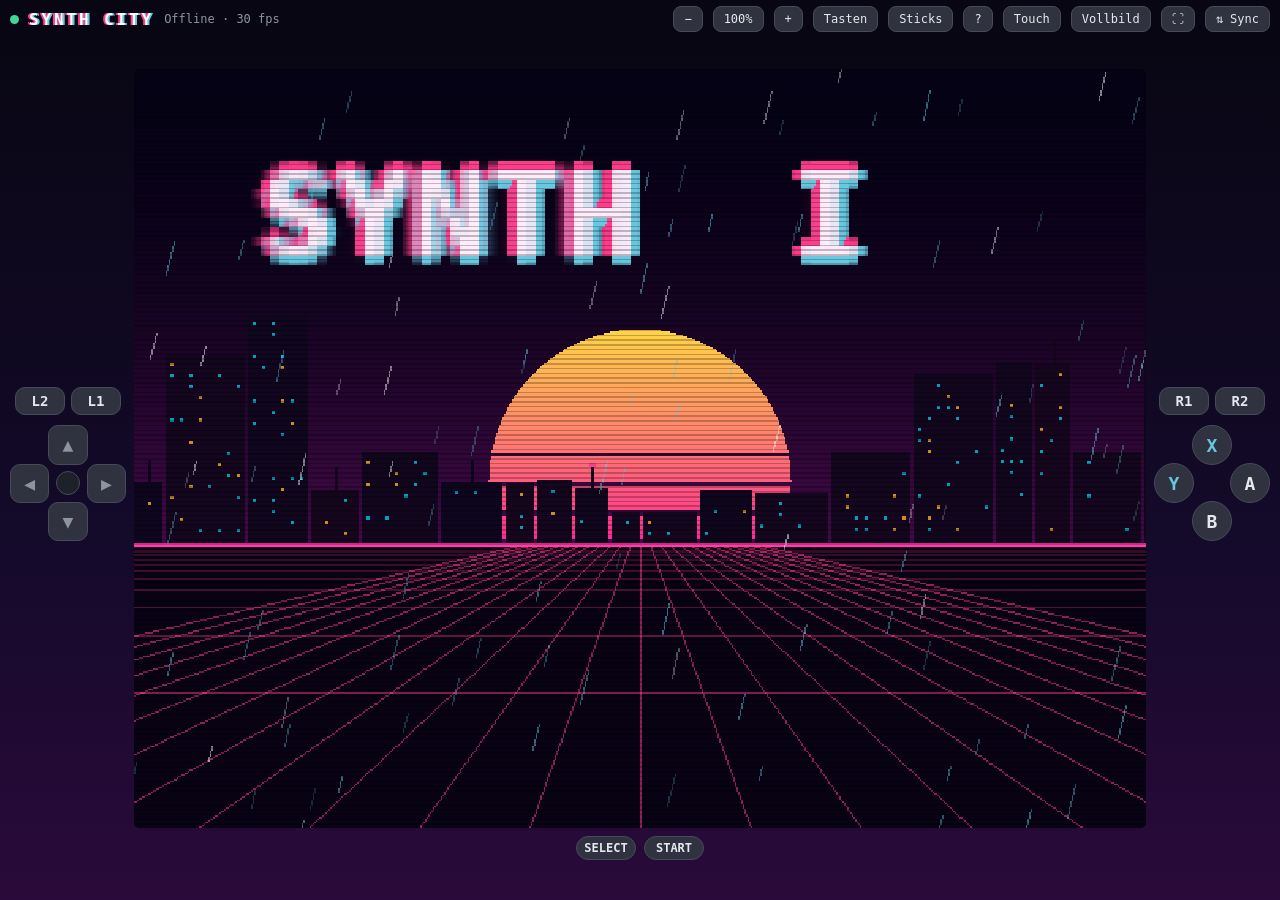
==== commit 6bd9ac5d: "Web-App main (dc4d9c7)" ====
--- a/index.html
+++ b/index.html
@@ -111,6 +111,12 @@
  background:var(--panel);border:1px solid var(--line);border-radius:10px;color:var(--text);font:inherit;font-size:13px;padding:0 12px}
 #tTop .tb:active,#tBot .tb:active{background:var(--panel2)}
 #tModes{display:flex;gap:4px}
+/* Ansichten der Liste: dieselben vier wie die Reiter am Geraet (SEQ, SOUND, EFFEKTE, MASTER).
+   Ohne sie kam man am Handy nie an Tempo, Skala, Kompressor, die Effekt-Busse und die TRIG-Regler. */
+#tVws{display:flex;gap:4px;flex-wrap:wrap}
+#tVws .vw{min-height:34px;display:flex;align-items:center;padding:0 12px;border-radius:8px;
+ background:var(--panel);border:1px solid var(--line);color:var(--dim);font-size:12px}
+#tVws .vw.on{background:var(--panel2);border-color:var(--text);color:var(--cy)}
 /* Mixer: 8 Spalten, Zeilen wie die MIX-Seite am Geraet (VOL PAN S.A S.B S.C CMP) */
 #tMix{display:none;grid-row:2;grid-template-columns:repeat(8,1fr);gap:4px;min-height:0}
 body.mix #tMix{display:grid}
@@ -180,9 +186,10 @@
  #tTracks{grid-auto-rows:auto;grid-template-columns:repeat(4,1fr)}
  .ttr{min-height:42px;padding:0 4px}
  .ttr .tn{font-size:11px}.ttr .tnr{display:none}}   /* hochkant ist kein Platz fuer die Nummer: die Farbe sagt es */
-#tBot:empty,#tBot.hide{display:none}
+#tBot:empty{display:none}
+#tPages.hide{display:none}
 /* Klang schrauben: Gruppenleiste zum Wischen + Regler als breite Zeilen (waagerecht ziehen = Wert) */
-#tSnd{display:none;grid-template-rows:auto minmax(0,1fr);gap:6px;min-height:0}
+#tSnd{display:none;grid-template-rows:auto auto minmax(0,1fr);gap:6px;min-height:0}
 body.tui.snd #tSnd{display:grid}
 body.tui.snd #tGrid{display:none}
 #tGrps{display:flex;gap:6px;overflow-x:auto;overflow-y:hidden;padding-bottom:2px;scrollbar-width:none}
@@ -292,7 +299,7 @@
   <div id="tBpm">120 BPM</div><span id="tMsg"></span><span id="tLock"><span style="color:#ffba40;font-size:12px" id="tLockT">LOCK</span><button class="tb" id="tLockC">LOCKS WEG</button><button class="tb" id="tLockE">FERTIG</button></span><span id="tModes"><button class="tb tm" id="tM0">STEPS</button><button class="tb tm" id="tM1">SOUND</button><button class="tb tm" id="tM2">NOTEN</button><button class="tb tm" id="tM3">MIXER</button><button class="tb tm" id="tM4">SONG</button></span><button class="tb" id="tView" title="zum gespiegelten Geraetebild">BILD</button></div>
  <div id="tMain"><div id="tTracks"></div>
   <div id="tGrid"></div>
-  <div id="tSnd"><div id="tGrps"></div><div id="tPar"></div></div>
+  <div id="tSnd"><div id="tVws"><div class="vw" data-v="0">SEQUENZ</div><div class="vw" data-v="1">KLANG</div><div class="vw" data-v="2">EFFEKTE</div><div class="vw" data-v="3">MASTER</div></div><div id="tGrps"></div><div id="tPar"></div></div>
   <div id="tKeys"><div id="tOct"><button class="tb" id="tOctD">− OKT</button><span id="tOctT" style="color:var(--cy);min-width:52px;text-align:center"></span><button class="tb" id="tOctU">+ OKT</button><span id="tNoteT" style="color:var(--dim);font-size:12px"></span></div><div id="tKb"></div></div></div>
  <div id="tMix"></div>
  <div id="tSong"><div id="tSgBar"><button class="tb" id="tSgOn">SONG AN</button><button class="tb" id="tSgAdd">+ ZEILE</button><span id="tSgI" style="color:var(--dim);font-size:12px"></span></div><div id="tSgL"></div></div>
@@ -355,7 +362,10 @@
 function tAct(k,a,b){tSend('k '+k+' '+(a|0)+' '+(b|0));}
 function tuiModel(j){let m;try{m=typeof j==='string'?JSON.parse(j):j;}catch(e){return;}tm=m;window.tm=m;/* Tests lesen den Zustand hier */
  document.body.classList.remove('twait');tuiRender(m);}
+document.querySelectorAll('#tVws .vw').forEach(d=>d.addEventListener('pointerdown',e=>{
+ e.preventDefault();tAct(9,+d.dataset.v,0);},{passive:false}));
 function tuiRender(m){
+ document.querySelectorAll('#tVws .vw').forEach(d=>d.classList.toggle('on',+d.dataset.v===m.view));
  const play=$('tPlay');play.textContent=m.play?'■':'▶';play.classList.toggle('on',!!m.play);
  $('tPat').textContent=m.pat;
  if(m.prj)$('tPrj').textContent=(m.prj.d?'● ':'')+'MEHR';$('tBpm').textContent=m.bpm+' BPM'+(m.song?' · SONG':'');
@@ -418,14 +428,14 @@
     tParDrag(d,i);pr.appendChild(d);});}
   ps.forEach((p,i)=>{const d=pr.children[i];if(!d||d.dataset.drag)return;
    d.querySelector('.nm').textContent=p.n;d.querySelector('.vl').textContent=p.t;
-   d.querySelector('.bar').style.width=Math.round(100*p.v/(p.mx||1))+'%';
+   d.querySelector('.bar').style.width=Math.round(100*(p.v-(p.mn||0))/Math.max(1,(p.mx||1)-(p.mn||0)))+'%';
    const pick=!!(p.opts||p.slots||p.list);
    d.classList.toggle('lk',!!p.lk);d.classList.toggle('sel',pick);
    if(pick)d.querySelector('.bar').style.width='0';});
  }
  // Seiten
  const pb=$('tPages');
- $('tBot').classList.toggle('hide',m.pages<2);
+ $('tPages').classList.toggle('hide',m.pages<2);   // nur die Seitenreihe; die Leiste traegt auch MEHR
  if(pb.childElementCount!==m.pages){pb.innerHTML='';
   for(let p=0;p<m.pages;p++){const b=document.createElement('div');b.className='tb';b.textContent='P'+(p+1);
    b.addEventListener('pointerdown',e=>{e.preventDefault();tAct(6,p,0);},{passive:false});pb.appendChild(b);}}
@@ -449,16 +459,16 @@
 $('tPick').addEventListener('pointerdown',e=>{if(e.target===$('tPick')||e.target===$('tPickL')){e.preventDefault();tPickClose();}},{passive:false});
 addEventListener('keydown',e=>{if(e.key!=='Escape')return;if(document.body.classList.contains('pick'))tPickClose();else if(document.body.classList.contains('sheet'))tSheetClose();});
 function tParDrag(d,i){
- let id=null,x0=0,v0=0,mx=127,cur=0;
+ let id=null,x0=0,v0=0,mx=127,mn=0,cur=0;
  d.addEventListener('pointerdown',e=>{if(!tm||!tm.params||!tm.params[i])return;e.preventDefault();
-  if(tm.params[i].opts||tm.params[i].slots){tPickOpen(i);return;}   // Auswahlregler: Liste statt Schieber
-  id=e.pointerId;x0=e.clientX;v0=cur=tm.params[i].v;mx=tm.params[i].mx||1;d.dataset.drag='1';d.classList.add('act');
+  if(tm.params[i].opts||tm.params[i].slots||tm.params[i].list){tPickOpen(i);return;}   // Auswahlregler: Liste statt Schieber
+  id=e.pointerId;x0=e.clientX;v0=cur=tm.params[i].v;mx=tm.params[i].mx||1;mn=tm.params[i].mn||0;d.dataset.drag='1';d.classList.add('act');
   try{d.setPointerCapture(id);}catch(err){}},{passive:false});
  d.addEventListener('pointermove',e=>{if(id===null||e.pointerId!==id)return;e.preventDefault();
   const w=d.getBoundingClientRect().width||1;
-  let v=Math.round(v0+(e.clientX-x0)/w*mx);v=Math.max(0,Math.min(mx,v));
+  let v=Math.round(v0+(e.clientX-x0)/w*(mx-mn));v=Math.max(mn,Math.min(mx,v));
   if(v!==cur){cur=v;tAct(11,i,v);
-   d.querySelector('.bar').style.width=Math.round(100*v/mx)+'%';d.querySelector('.vl').textContent=v;}},{passive:false});
+   d.querySelector('.bar').style.width=Math.round(100*(v-mn)/Math.max(1,mx-mn))+'%';d.querySelector('.vl').textContent=v;}},{passive:false});
  const end=e=>{if(id===null||(e&&e.pointerId!==id))return;id=null;delete d.dataset.drag;d.classList.remove('act');};
  d.addEventListener('pointerup',end);d.addEventListener('pointercancel',end);
 }
@@ -472,7 +482,7 @@
 function tSetMode(m){const b=document.body;TMODES.forEach(c=>c&&b.classList.remove(c));
  if(TMODES[m])b.classList.add(TMODES[m]);
  for(let k=0;k<TMODES.length;k++){const e=$('tM'+k);if(e)e.classList.toggle('on',k===m);}
- if(TMODES[m]==='snd'&&tm&&tm.view===0)tAct(9,1,0);
+ if(TMODES[m]==='snd'&&tm&&typeof tm.view!=='number')tAct(9,1,0);   // nur wenn gar keine Listen-Ansicht aktiv ist
  if(TMODES[m]==='keys')tKbBuild();
  if(TMODES[m]==='mix')tMixBuild();
  if(TMODES[m]==='song')tSongBuild();
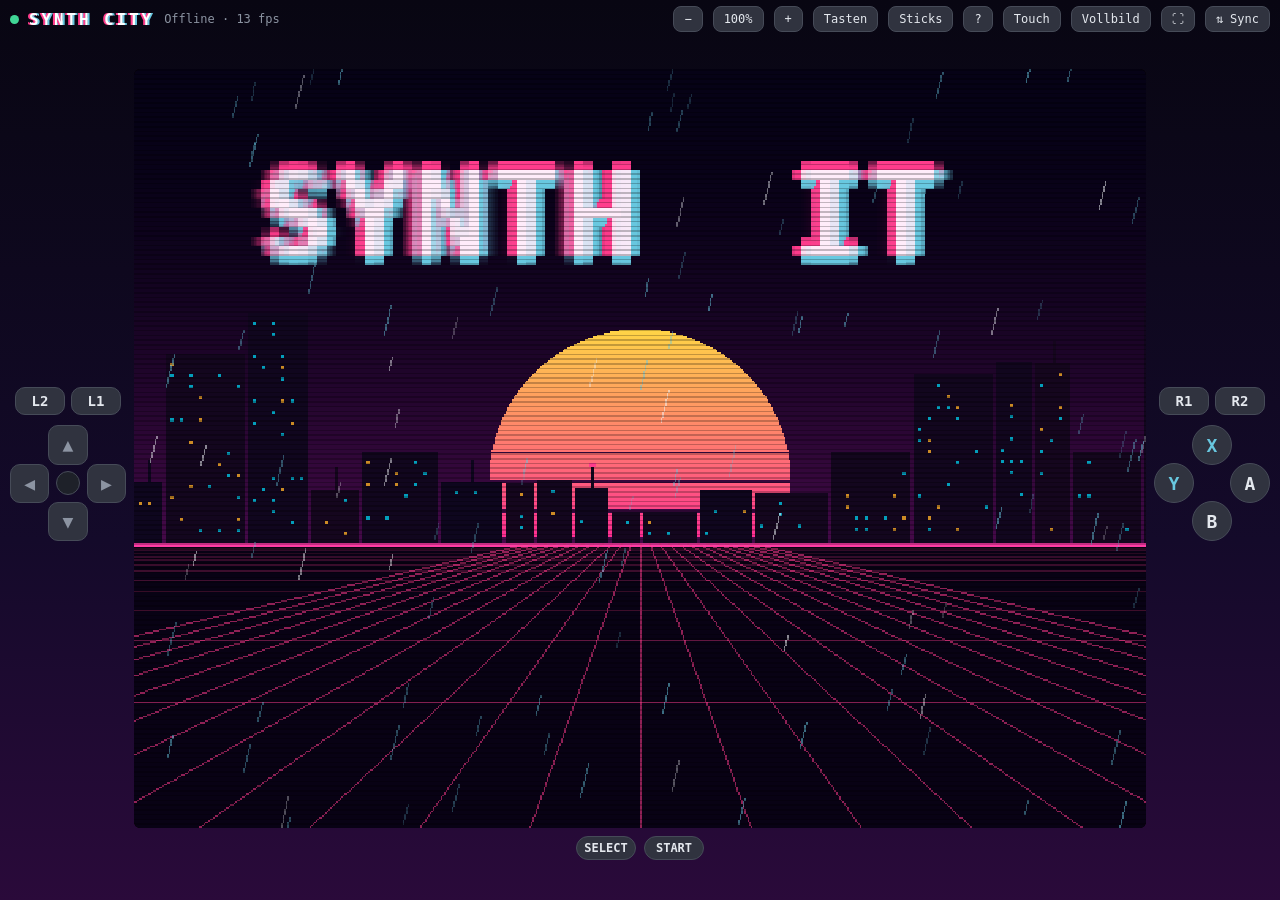
==== commit bb79d377: "Web-App main (d6eb5be)" ====
--- a/index.html
+++ b/index.html
@@ -211,6 +211,7 @@
 #tLock{display:none;align-items:center;gap:8px}
 body.tui.hold #tLock{display:flex}
 #tLock .tb{background:var(--lk,#2a2317);border-color:#ffba40;color:#ffba40}
+#tLock .tb.off{opacity:.35}   /* kein weiterer Trig in dieser Spur */
 .tp.hold{outline:3px solid #ffba40;outline-offset:-3px}
 body.tui.hold .tr .vl{color:#ffba40}
 /* Klaviatur: haengt ein Step im P-Lock, schreibt die Taste dessen Note - sonst hoert man nur vor */
@@ -244,7 +245,7 @@
 #tSheet .tb{min-width:44px;min-height:44px;display:flex;align-items:center;justify-content:center;
  border-radius:10px;background:var(--panel);border:1px solid var(--off2);color:var(--text);padding:0 14px;font:inherit}
 #tShT{font-size:15px;color:var(--cy)}
-#tShB{overflow-y:auto;overscroll-behavior:contain;display:flex;flex-direction:column;gap:8px}
+#tShB{overflow-y:auto;overscroll-behavior:contain;display:flex;flex-direction:column;gap:8px;touch-action:pan-y;-webkit-overflow-scrolling:touch}
 #tShB .row{display:flex;gap:8px;flex-wrap:wrap}
 #tShB .big{flex:1;min-height:52px;display:flex;align-items:center;justify-content:center;border-radius:10px;
  background:var(--panel);border:1px solid var(--off2);color:var(--text);font-size:14px}
@@ -261,10 +262,17 @@
 #tPickL.wide{grid-template-columns:repeat(auto-fill,minmax(220px,1fr))}
 #tPickL.wide .pk{justify-content:flex-start;font-size:13px;padding:0 12px;overflow:hidden;white-space:nowrap;text-overflow:ellipsis;display:block;line-height:52px}
 #tPickL{display:grid;grid-template-columns:repeat(auto-fill,minmax(120px,1fr));grid-auto-rows:minmax(52px,auto);
- gap:8px;overflow-y:auto;overscroll-behavior:contain;align-content:start}
+ gap:8px;overflow-y:auto;overscroll-behavior:contain;align-content:start;touch-action:pan-y;-webkit-overflow-scrolling:touch}
 #tPickL .pk{display:flex;align-items:center;justify-content:center;border-radius:10px;background:var(--panel);
  border:1px solid var(--line);color:var(--text);font-size:14px;padding:0 8px;text-align:center}
 #tPickL .pk.on{background:var(--panel2);border-color:var(--text);color:var(--cy)}
+/* Lange Listen als Menue: eine Zeile je Bedienseite, antippen klappt ihre Ziele auf */
+#tPickL.menu{grid-template-columns:1fr}
+#tPickL .pg{min-height:48px;display:flex;align-items:center;gap:8px;padding:0 12px;border-radius:10px;
+ background:var(--panel2);border:1px solid var(--off2);color:var(--text);font-size:13px}
+#tPickL .pg .cnt{margin-left:auto;color:var(--dim);font-size:12px}
+#tPickL .pgi{display:none;grid-template-columns:repeat(auto-fill,minmax(150px,1fr));gap:6px;padding:4px 0 8px 10px}
+#tPickL .pgi.open{display:grid}
 /* schmal (Handy hochkant): die Kopfzeile darf nicht umbrechen - Meldung weg, Schrift kleiner */
 @media (max-width:560px){#tMsg{display:none}#tBpm{font-size:11px}#tTop .tb{padding:0 9px;font-size:12px}
  #tPat{font-size:16px;min-width:48px}#tPlay{min-width:52px}}
@@ -296,7 +304,7 @@
 </div></div>
 <div id="tui">
  <div id="tTop"><button class="tb" id="tPlay">▶</button><div class="tb" id="tPatD">‹</div><div id="tPat">A01</div><div class="tb" id="tPatU">›</div>
-  <div id="tBpm">120 BPM</div><span id="tMsg"></span><span id="tLock"><span style="color:#ffba40;font-size:12px" id="tLockT">LOCK</span><button class="tb" id="tLockC">LOCKS WEG</button><button class="tb" id="tLockE">FERTIG</button></span><span id="tModes"><button class="tb tm" id="tM0">STEPS</button><button class="tb tm" id="tM1">SOUND</button><button class="tb tm" id="tM2">NOTEN</button><button class="tb tm" id="tM3">MIXER</button><button class="tb tm" id="tM4">SONG</button></span><button class="tb" id="tView" title="zum gespiegelten Geraetebild">BILD</button></div>
+  <div id="tBpm">120 BPM</div><span id="tMsg"></span><span id="tLock"><span style="color:#ffba40;font-size:12px" id="tLockT">LOCK</span><button class="tb" id="tLockP" title="voriger Step mit Trig">◀ TRIG</button><button class="tb" id="tLockN" title="naechster Step mit Trig">TRIG ▶</button><button class="tb" id="tLockC">LOCKS WEG</button><button class="tb" id="tLockE">FERTIG</button></span><span id="tModes"><button class="tb tm" id="tM0">STEPS</button><button class="tb tm" id="tM1">SOUND</button><button class="tb tm" id="tM2">NOTEN</button><button class="tb tm" id="tM3">MIXER</button><button class="tb tm" id="tM4">SONG</button></span><button class="tb" id="tView" title="zum gespiegelten Geraetebild">BILD</button></div>
  <div id="tMain"><div id="tTracks"></div>
   <div id="tGrid"></div>
   <div id="tSnd"><div id="tVws"><div class="vw" data-v="0">SEQUENZ</div><div class="vw" data-v="1">KLANG</div><div class="vw" data-v="2">EFFEKTE</div><div class="vw" data-v="3">MASTER</div></div><div id="tGrps"></div><div id="tPar"></div></div>
@@ -374,6 +382,7 @@
  if(document.body.classList.contains('keys')){tKbMark(m.note);
   $('tNoteT').textContent=(m.hold>=0?'Step '+(m.hold+1)+': ':'')+tNoteName(m.note)+(m.drum?' · Drum-Engine: Tonhöhe wirkt kaum':'');}
  if(m.hold>=0)$('tLockT').textContent='LOCK STEP '+(m.hold+1);
+ ['tLockP','tLockN'].forEach(id=>$(id).classList.toggle('off',!m.jmp));   // kein weiterer Trig: gedimmt
  if(document.body.classList.contains('mix'))tMixPaint();
  if(document.body.classList.contains('song'))tSongPaint();
  // Spuren: nur neu aufbauen, wenn sich die Struktur aendert (sonst flackert es und der Finger verliert das Ziel)
@@ -444,19 +453,48 @@
 // Regler ziehen: waagerecht = Wert. Die volle Breite deckt den ganzen Bereich ab; waehrend des Ziehens
 // zeigt die Zeile den eigenen Wert (sonst wuerde das nachziehende Modell darunter springen).
 // Auswahl: opts = Werte 0..max der Reihe nach, slots = ausdrueckliche Paare (Sample-Plaetze)
+// Tippen statt Druecken: ein pointerdown mit preventDefault beendet die Wischgeste des Browsers -
+// die Auswahlliste liess sich darum nicht scrollen, und mit 114 Zielen war alles unter dem ersten
+// Schirm unerreichbar (gemeldet "LFO-Ziele kann ich nicht waehlen, die Liste ist nicht scrollbar").
+// Darum erst beim Abheben handeln, und nur, wenn der Finger praktisch stehen geblieben ist.
+function tTap(el,fn){let id=null,x0=0,y0=0;
+ el.addEventListener('pointerdown',e=>{id=e.pointerId;x0=e.clientX;y0=e.clientY;},{passive:true});
+ el.addEventListener('pointerup',e=>{if(id===null||e.pointerId!==id)return;id=null;
+  if(Math.abs(e.clientX-x0)>12||Math.abs(e.clientY-y0)>12)return;   // gewischt = gescrollt, nicht gewaehlt
+  e.preventDefault();fn(e);},{passive:false});
+ el.addEventListener('pointercancel',()=>{id=null;});
+ el.addEventListener('pointerleave',()=>{id=null;});}
 function tPickOpen(i){const p=tm.params[i];document.body.classList.add('pick');
  $('tPickT').textContent=p.n;const l=$('tPickL');l.innerHTML='';
  const shared=p.list&&tm.lists?tm.lists[p.list]:null;   // lange Listen stehen einmal je Modell
  const list=shared?shared:(p.slots?p.slots:(p.opts||[]).map((o,v)=>({v,n:o})));
  l.classList.toggle('wide',!!(p.slots||shared));   // Sample- und Zielnamen brauchen Platz
- list.forEach(o=>{const b=document.createElement('div');b.className='pk'+(o.v===p.v?' on':'');b.textContent=o.n;b.dataset.v=o.v;
-  b.addEventListener('pointerdown',e=>{e.preventDefault();tAct(11,i,o.v);tPickClose();},{passive:false});
-  l.appendChild(b);});
+ const mkRow=o=>{const b=document.createElement('div');b.className='pk'+(o.v===p.v?' on':'');b.textContent=o.n;b.dataset.v=o.v;
+  tTap(b,()=>{tAct(11,i,o.v);tPickClose();});return b;};
+ // Hat die Liste Gruppen (nur die langen: "g" am ersten Eintrag je Bedienseite), wird sie ein Menue:
+ // 114 Ziele in einer Reihe findet keiner, nach Seiten sortiert sind es 20 Zeilen zum Aufklappen.
+ const grp=[];let cur=null;
+ list.forEach(o=>{if(o.g!==undefined||!cur){cur={g:o.g||'',e:[]};grp.push(cur);}cur.e.push(o);});
+ const menu=grp.some(g=>g.g);
+ l.classList.toggle('menu',menu);
+ if(!menu){list.forEach(o=>l.appendChild(mkRow(o)));}
+ else grp.forEach(g=>{
+  if(!g.g){g.e.forEach(o=>l.appendChild(mkRow(o)));return;}   // "---" und VCA stehen immer oben
+  const h=document.createElement('div');h.className='pg';
+  const box=document.createElement('div');box.className='pgi';
+  g.e.forEach(o=>box.appendChild(mkRow(o)));
+  const auf=g.e.some(o=>o.v===p.v);   // die Gruppe des aktuellen Ziels steht offen
+  const zeig=()=>{const o=box.classList.contains('open');
+   h.innerHTML='';h.appendChild(document.createTextNode((o?'▾ ':'▸ ')+g.g));
+   const c=document.createElement('span');c.className='cnt';c.textContent=g.e.length;h.appendChild(c);};
+  box.classList.toggle('open',auf);zeig();
+  tTap(h,()=>{box.classList.toggle('open');zeig();});
+  l.appendChild(h);l.appendChild(box);});
  const on=l.querySelector('.pk.on');if(on)setTimeout(()=>on.scrollIntoView({block:'nearest'}),0);}
 function tPickClose(){document.body.classList.remove('pick');}
 $('tPickX').addEventListener('pointerdown',e=>{e.preventDefault();tPickClose();},{passive:false});
 // daneben tippen schliesst auch - ohne das blieb der Picker offen und deckte die ganze Kopfzeile zu
-$('tPick').addEventListener('pointerdown',e=>{if(e.target===$('tPick')||e.target===$('tPickL')){e.preventDefault();tPickClose();}},{passive:false});
+tTap($('tPick'),e=>{if(e.target===$('tPick')||e.target===$('tPickL'))tPickClose();});
 addEventListener('keydown',e=>{if(e.key!=='Escape')return;if(document.body.classList.contains('pick'))tPickClose();else if(document.body.classList.contains('sheet'))tSheetClose();});
 function tParDrag(d,i){
  let id=null,x0=0,v0=0,mx=127,mn=0,cur=0;
@@ -473,6 +511,10 @@
  d.addEventListener('pointerup',end);d.addEventListener('pointercancel',end);
 }
 $('tLockE').addEventListener('pointerdown',e=>{e.preventDefault();tAct(12,0,0);},{passive:false});
+// Gemeldet: "ich kann die Trig-Locks nur einzeln editieren und muss immer beenden" - diese zwei
+// Knoepfe springen im Lock-Modus zum vorigen/naechsten Step MIT Trig (am Geraet machen das L1/R1).
+$('tLockP').addEventListener('pointerdown',e=>{e.preventDefault();tAct(20,-1,0);},{passive:false});
+$('tLockN').addEventListener('pointerdown',e=>{e.preventDefault();tAct(20,1,0);},{passive:false});
 $('tLockC').addEventListener('pointerdown',e=>{e.preventDefault();tAct(13,0,0);},{passive:false});
 // Drei Ansichten, drei Knoepfe: STEPS, SOUND, NOTEN. Vorher war das EIN Knopf im Kreis, der das
 // Ziel statt des Zustands zeigte - zu den Steps zurueck brauchte je nach Lage ein oder zwei Treffer
@@ -531,7 +573,7 @@
  const l=$('tPickL');l.innerHTML='';l.classList.remove('wide');
  S.pats.forEach(o=>{const b=document.createElement('div');b.className='pk'+(o.v===S.rows[row].p[trk]?' on':'');
   b.textContent=o.n;b.dataset.v=o.v;
-  b.addEventListener('pointerdown',e=>{e.preventDefault();tAct(18,row*16+trk,o.v);tPickClose();},{passive:false});
+  tTap(b,()=>{tAct(18,row*16+trk,o.v);tPickClose();});
   l.appendChild(b);});}
 $('tSgOn').addEventListener('pointerdown',e=>{e.preventDefault();tAct(17,0,0);},{passive:false});
 $('tSgAdd').addEventListener('pointerdown',e=>{e.preventDefault();tAct(17,2,tm&&tm.sng?tm.sng.len-1:0);},{passive:false});
@@ -546,15 +588,15 @@
  info.textContent='Offen: '+p.n+(p.d?'  ·  ungespeicherte Änderungen':'  ·  gespeichert');b.appendChild(info);
  const row=document.createElement('div');row.className='row';
  const sv=document.createElement('div');sv.className='big'+(p.d?' go':'');sv.textContent='PROJEKT SPEICHERN';
- sv.addEventListener('pointerdown',e=>{e.preventDefault();tAct(16,0,0);setTimeout(tSheetFill,600);},{passive:false});
+ tTap(sv,()=>{tAct(16,0,0);setTimeout(tSheetFill,600);});
  const nw=document.createElement('div');nw.className='big';nw.textContent='NEUES PROJEKT';
- nw.addEventListener('pointerdown',e=>{e.preventDefault();tAct(16,2,0);setTimeout(()=>{tSheetFill();tSheetClose();},700);},{passive:false});
+ tTap(nw,()=>{tAct(16,2,0);setTimeout(()=>{tSheetFill();tSheetClose();},700);});
  row.appendChild(sv);row.appendChild(nw);b.appendChild(row);
  const lb=document.createElement('div');lb.className='lbl';lb.textContent='Laden ('+(p.l?p.l.length:0)+')';b.appendChild(lb);
  const pl=document.createElement('div');pl.className='pl';
  (p.l||[]).forEach((nm,i)=>{const d=document.createElement('div');d.textContent=nm;if(nm===p.n)d.className='on';
   d.dataset.i=i;
-  d.addEventListener('pointerdown',e=>{e.preventDefault();tAct(16,1,i);setTimeout(()=>{tSheetFill();tSheetClose();},900);},{passive:false});
+  tTap(d,()=>{tAct(16,1,i);setTimeout(()=>{tSheetFill();tSheetClose();},900);});
   pl.appendChild(d);});
  b.appendChild(pl);
  // --- Sampler: Quelle, Aufnahme, Hoeren, Speichern. Trimmen und Chops bleiben am Geraet.
@@ -564,7 +606,7 @@
  b.appendChild(sl);
  const sr=document.createElement('div');sr.className='row';
  const mk=(t,cls,fn)=>{const d=document.createElement('div');d.className='big'+(cls?' '+cls:'');d.textContent=t;
-  d.addEventListener('pointerdown',e=>{e.preventDefault();fn();setTimeout(tSheetFill,500);},{passive:false});return d;};
+  tTap(d,()=>{fn();setTimeout(tSheetFill,500);});return d;};
  sr.appendChild(mk('QUELLE',''  ,()=>tSmpSrc()));
  sr.appendChild(mk(S.rec?'STOPP':'AUFNAHME',S.rec?'go':'',()=>tAct(19,0,0)));
  sr.appendChild(mk('HÖREN','',()=>tAct(19,1,0)));
@@ -577,11 +619,11 @@
  const n=['USB PC/HANDY','MASTER'];for(let t=0;t<8;t++)n.push('SPUR '+(t+1)+(tm.tracks[t]?' '+tm.tracks[t].n:''));
  n.forEach((nm,v)=>{const d=document.createElement('div');d.className='pk'+(v===(tm.smp?tm.smp.src:0)?' on':'');
   d.textContent=nm;d.dataset.v=v;
-  d.addEventListener('pointerdown',e=>{e.preventDefault();tAct(19,3,v);tPickClose();setTimeout(tSheetFill,400);},{passive:false});
+  tTap(d,()=>{tAct(19,3,v);tPickClose();setTimeout(tSheetFill,400);});
   l.appendChild(d);});}
 $('tPrj').addEventListener('pointerdown',e=>{e.preventDefault();tSheetOpen();},{passive:false});
 $('tShX').addEventListener('pointerdown',e=>{e.preventDefault();tSheetClose();},{passive:false});
-$('tSheet').addEventListener('pointerdown',e=>{if(e.target===$('tSheet')||e.target===$('tShB')){e.preventDefault();tSheetClose();}},{passive:false});
+tTap($('tSheet'),e=>{if(e.target===$('tSheet')||e.target===$('tShB'))tSheetClose();});
 
 // ---- Mixer: acht Spuren nebeneinander, Zeilen wie die MIX-Seite am Geraet
 const MIXN=['VOL','PAN','S.A','S.B','S.C','CMP'];
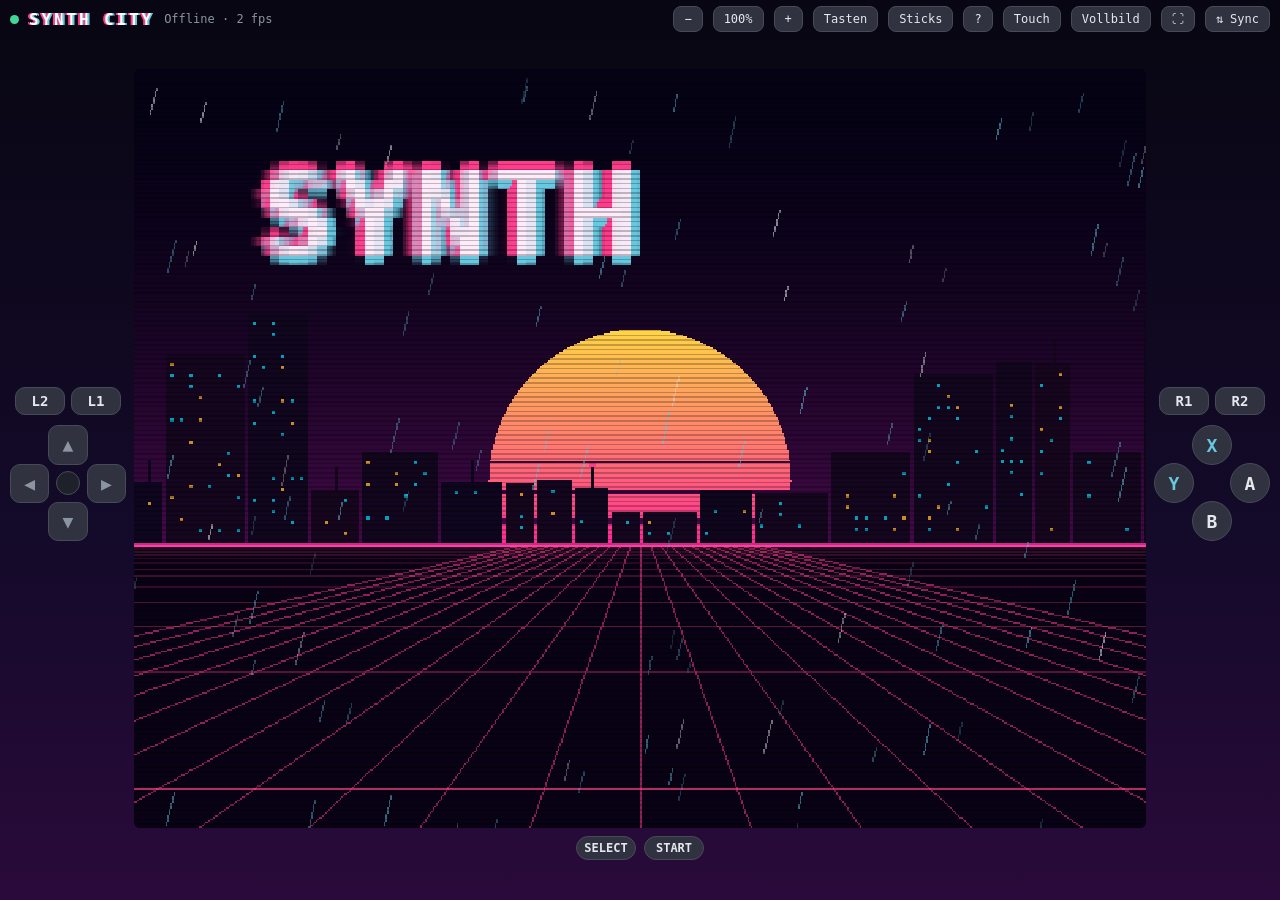
==== commit 6b6ce562: "Web-App main (dc1d769)" ====
--- a/index.html
+++ b/index.html
@@ -260,18 +260,20 @@
 body.pick #tPick{display:grid}
 #tPickT{font-size:15px;color:var(--cy)}
 #tPickL.wide{grid-template-columns:repeat(auto-fill,minmax(220px,1fr))}
-#tPickL.wide .pk{justify-content:flex-start;font-size:13px;padding:0 12px;overflow:hidden;white-space:nowrap;text-overflow:ellipsis;display:block;line-height:52px}
+#tPickL.wide .pk{justify-content:flex-start;font-size:13px;padding:0 12px;overflow:hidden;white-space:nowrap;text-overflow:ellipsis;display:flex}
 #tPickL{display:grid;grid-template-columns:repeat(auto-fill,minmax(120px,1fr));grid-auto-rows:minmax(52px,auto);
  gap:8px;overflow-y:auto;overscroll-behavior:contain;align-content:start;touch-action:pan-y;-webkit-overflow-scrolling:touch}
 #tPickL .pk{display:flex;align-items:center;justify-content:center;border-radius:10px;background:var(--panel);
- border:1px solid var(--line);color:var(--text);font-size:14px;padding:0 8px;text-align:center}
+ border:1px solid var(--line);color:var(--text);font-size:14px;padding:0 8px;text-align:center;min-height:52px}
 #tPickL .pk.on{background:var(--panel2);border-color:var(--text);color:var(--cy)}
 /* Lange Listen als Menue: eine Zeile je Bedienseite, antippen klappt ihre Ziele auf */
-#tPickL.menu{grid-template-columns:1fr}
+/* Die Gruppenkaesten muessen so hoch werden duerfen, wie ihre Ziele brauchen - mit
+   grid-auto-rows:minmax(52px,auto) des aeusseren Rasters wurden die Eintraege auf 9 px gepresst. */
+#tPickL.menu{grid-template-columns:1fr;grid-auto-rows:min-content}
 #tPickL .pg{min-height:48px;display:flex;align-items:center;gap:8px;padding:0 12px;border-radius:10px;
  background:var(--panel2);border:1px solid var(--off2);color:var(--text);font-size:13px}
 #tPickL .pg .cnt{margin-left:auto;color:var(--dim);font-size:12px}
-#tPickL .pgi{display:none;grid-template-columns:repeat(auto-fill,minmax(150px,1fr));gap:6px;padding:4px 0 8px 10px}
+#tPickL .pgi{display:none;grid-template-columns:repeat(auto-fill,minmax(150px,1fr));grid-auto-rows:minmax(52px,auto);gap:6px;padding:4px 0 8px 10px}
 #tPickL .pgi.open{display:grid}
 /* schmal (Handy hochkant): die Kopfzeile darf nicht umbrechen - Meldung weg, Schrift kleiner */
 @media (max-width:560px){#tMsg{display:none}#tBpm{font-size:11px}#tTop .tb{padding:0 9px;font-size:12px}
@@ -496,18 +498,34 @@
 // daneben tippen schliesst auch - ohne das blieb der Picker offen und deckte die ganze Kopfzeile zu
 tTap($('tPick'),e=>{if(e.target===$('tPick')||e.target===$('tPickL'))tPickClose();});
 addEventListener('keydown',e=>{if(e.key!=='Escape')return;if(document.body.classList.contains('pick'))tPickClose();else if(document.body.classList.contains('sheet'))tSheetClose();});
+// Gemeldet: "auf der Sequencer-Seite verstelle ich immer wieder aus Versehen Werte". Ursache:
+// die Zeile nahm den Finger schon beim Aufsetzen (pointerdown + preventDefault) und rechnete jede
+// waagerechte Zuckung in einen Wert um - beim senkrechten Wischen also auch. Jetzt entscheidet die
+// ERSTE Bewegung: ueber 8 px mehr quer als hoch = Wert (ab da gehoert der Finger der Zeile),
+// sonst scrollt der Browser und die Zeile fasst den Wert nicht mehr an. Antippen (unter 10 px)
+// oeffnet beim Abheben die Liste - so wie jede andere Auswahl am Handy.
 function tParDrag(d,i){
- let id=null,x0=0,v0=0,mx=127,mn=0,cur=0;
- d.addEventListener('pointerdown',e=>{if(!tm||!tm.params||!tm.params[i])return;e.preventDefault();
-  if(tm.params[i].opts||tm.params[i].slots||tm.params[i].list){tPickOpen(i);return;}   // Auswahlregler: Liste statt Schieber
-  id=e.pointerId;x0=e.clientX;v0=cur=tm.params[i].v;mx=tm.params[i].mx||1;mn=tm.params[i].mn||0;d.dataset.drag='1';d.classList.add('act');
-  try{d.setPointerCapture(id);}catch(err){}},{passive:false});
- d.addEventListener('pointermove',e=>{if(id===null||e.pointerId!==id)return;e.preventDefault();
+ let id=null,x0=0,y0=0,v0=0,mx=127,mn=0,cur=0,mode=0;   // mode 0 = noch unentschieden, 1 = Wert, 2 = scrollen
+ d.addEventListener('pointerdown',e=>{if(!tm||!tm.params||!tm.params[i])return;
+  id=e.pointerId;x0=e.clientX;y0=e.clientY;v0=cur=tm.params[i].v;
+  mx=tm.params[i].mx||1;mn=tm.params[i].mn||0;mode=0;},{passive:true});
+ d.addEventListener('pointermove',e=>{if(id===null||e.pointerId!==id)return;
+  const dx=e.clientX-x0,dy=e.clientY-y0;
+  if(mode===0){
+   if(Math.abs(dy)>8&&Math.abs(dy)>=Math.abs(dx)){mode=2;return;}       // senkrecht: das ist ein Scrollen
+   if(Math.abs(dx)>8&&Math.abs(dx)>Math.abs(dy)){mode=1;d.dataset.drag='1';d.classList.add('act');
+    try{d.setPointerCapture(id);}catch(err){}}
+   else return;}
+  if(mode!==1)return;
+  e.preventDefault();
   const w=d.getBoundingClientRect().width||1;
-  let v=Math.round(v0+(e.clientX-x0)/w*(mx-mn));v=Math.max(mn,Math.min(mx,v));
+  let v=Math.round(v0+dx/w*(mx-mn));v=Math.max(mn,Math.min(mx,v));
   if(v!==cur){cur=v;tAct(11,i,v);
    d.querySelector('.bar').style.width=Math.round(100*(v-mn)/Math.max(1,mx-mn))+'%';d.querySelector('.vl').textContent=v;}},{passive:false});
- const end=e=>{if(id===null||(e&&e.pointerId!==id))return;id=null;delete d.dataset.drag;d.classList.remove('act');};
+ const end=e=>{if(id===null||(e&&e.pointerId!==id))return;
+  const tap=mode===0&&e&&e.type==='pointerup'&&Math.abs(e.clientX-x0)<10&&Math.abs(e.clientY-y0)<10;
+  id=null;mode=0;delete d.dataset.drag;d.classList.remove('act');
+  if(tap&&tm&&tm.params&&tm.params[i]&&(tm.params[i].opts||tm.params[i].slots||tm.params[i].list)){e.preventDefault();tPickOpen(i);}};
  d.addEventListener('pointerup',end);d.addEventListener('pointercancel',end);
 }
 $('tLockE').addEventListener('pointerdown',e=>{e.preventDefault();tAct(12,0,0);},{passive:false});
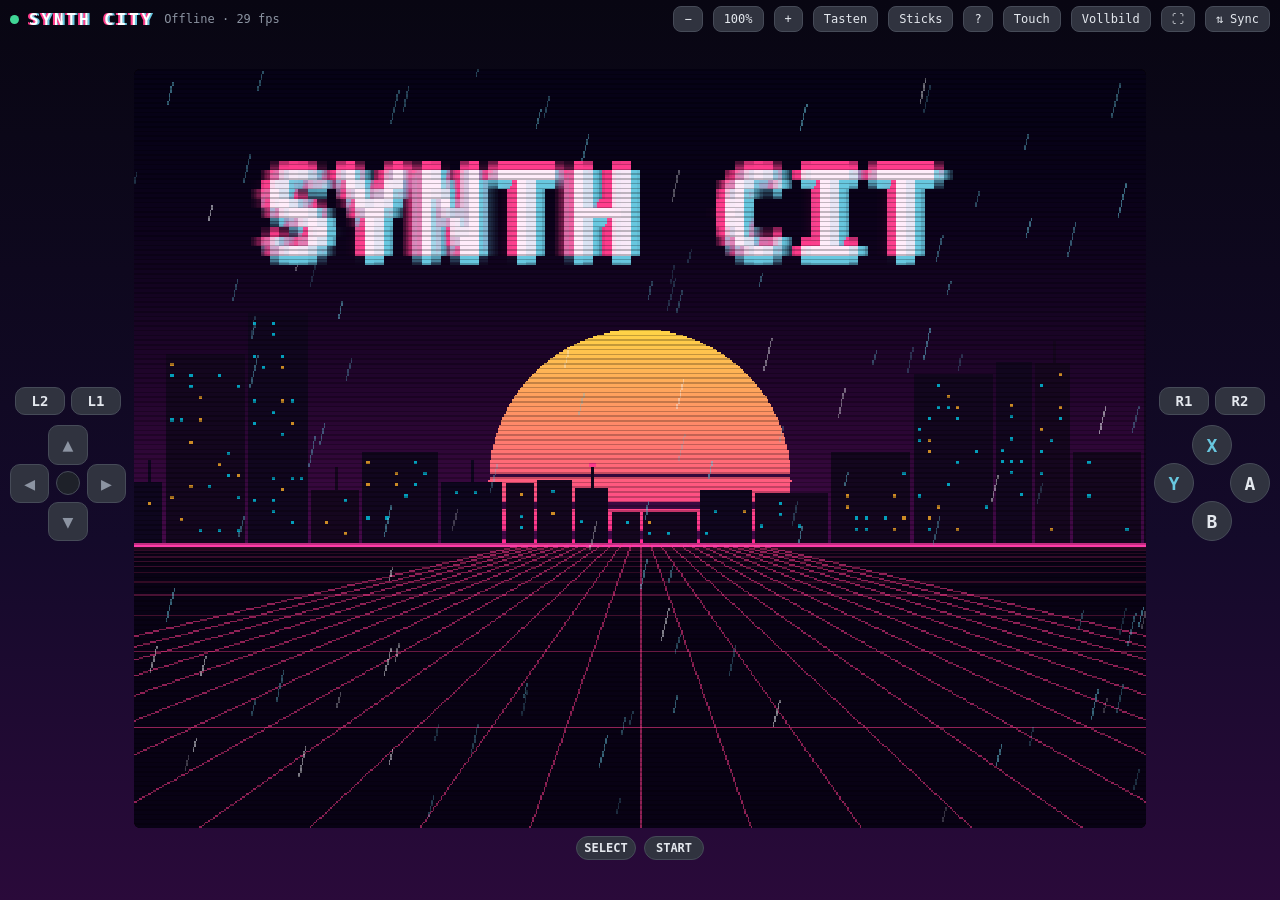
==== commit f9b3e7e6: "Web-App main (d087f11)" ====
--- a/index.html
+++ b/index.html
@@ -233,7 +233,10 @@
 .tr.sel .vl::after{content:' ›';color:var(--dim)}
 /* Der Picker war das einzige Element ohne Safe-Area: im Querformat lagen Kopfzeile und ABBRECHEN
    auf dem iPhone unter der Notch und waren nicht zu treffen (gemeldet "obere Elemente nicht bedienbar"). */
-#tPick{display:none;position:fixed;inset:0;z-index:9;background:#0e0f12ee;
+/* Der Picker MUSS ueber dem Blatt liegen: beide standen auf z-index 9 und #tSheet kommt im Markup
+   spaeter - die Sampler-Quelle oeffnete sich also hinter dem MEHR-Blatt und war nicht zu treffen
+   (gemeldet "unter MEHR werden die Funktionen hinter dem Menue geoeffnet"). */
+#tPick{display:none;position:fixed;inset:0;z-index:11;background:#0e0f12ee;
  padding:max(10px,env(safe-area-inset-top)) max(10px,env(safe-area-inset-right)) max(10px,env(safe-area-inset-bottom)) max(10px,env(safe-area-inset-left));
  grid-template-rows:auto minmax(0,1fr);gap:10px}
 #tPickH,#tShH{display:flex;align-items:center;gap:10px;min-height:44px}
@@ -635,6 +638,7 @@
  $('tPickT').textContent='SAMPLER-QUELLE';
  const l=$('tPickL');l.innerHTML='';l.classList.add('wide');
  const n=['USB PC/HANDY','MASTER'];for(let t=0;t<8;t++)n.push('SPUR '+(t+1)+(tm.tracks[t]?' '+tm.tracks[t].n:''));
+ n.push('MIKRO/EINGANG');   // eigener Eingang des Geraets
  n.forEach((nm,v)=>{const d=document.createElement('div');d.className='pk'+(v===(tm.smp?tm.smp.src:0)?' on':'');
   d.textContent=nm;d.dataset.v=v;
   tTap(d,()=>{tAct(19,3,v);tPickClose();setTimeout(tSheetFill,400);});
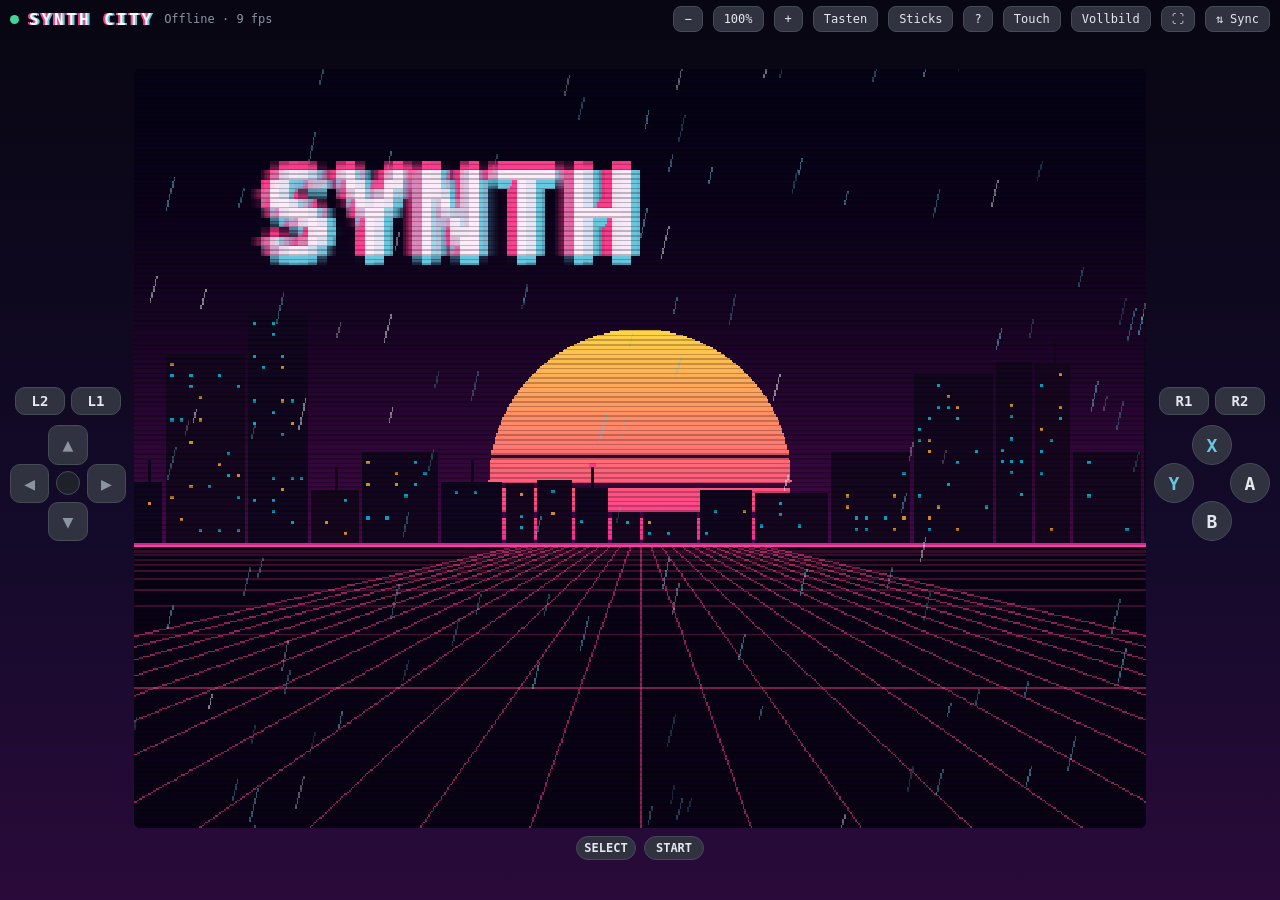
==== commit 24dbc552: "Web-App main (e68ca15)" ====
--- a/index.html
+++ b/index.html
@@ -613,6 +613,15 @@
  const nw=document.createElement('div');nw.className='big';nw.textContent='NEUES PROJEKT';
  tTap(nw,()=>{tAct(16,2,0);setTimeout(()=>{tSheetFill();tSheetClose();},700);});
  row.appendChild(sv);row.appendChild(nw);b.appendChild(row);
+ // Pattern kopieren/einfuegen - dieselbe Ablage wie KOPIEREN/EINFÜGEN auf der PRJ-Seite am Geraet
+ const pl2=document.createElement('div');pl2.className='lbl';pl2.style.marginTop='6px';
+ pl2.textContent='Pattern '+(p.p||'')+(p.c?'  ·  Ablage: '+p.c:'  ·  Ablage leer');b.appendChild(pl2);
+ const pr=document.createElement('div');pr.className='row';
+ const pc=document.createElement('div');pc.className='big';pc.textContent='PATTERN '+(p.p||'')+' KOPIEREN';
+ tTap(pc,()=>{tAct(16,3,0);setTimeout(tSheetFill,400);});
+ const pp=document.createElement('div');pp.className='big'+(p.c?' go':'');pp.textContent=p.c?('EINFÜGEN IN '+(p.p||'')):'EINFÜGEN';
+ tTap(pp,()=>{tAct(16,4,0);setTimeout(tSheetFill,500);});
+ pr.appendChild(pc);pr.appendChild(pp);b.appendChild(pr);
  const lb=document.createElement('div');lb.className='lbl';lb.textContent='Laden ('+(p.l?p.l.length:0)+')';b.appendChild(lb);
  const pl=document.createElement('div');pl.className='pl';
  (p.l||[]).forEach((nm,i)=>{const d=document.createElement('div');d.textContent=nm;if(nm===p.n)d.className='on';
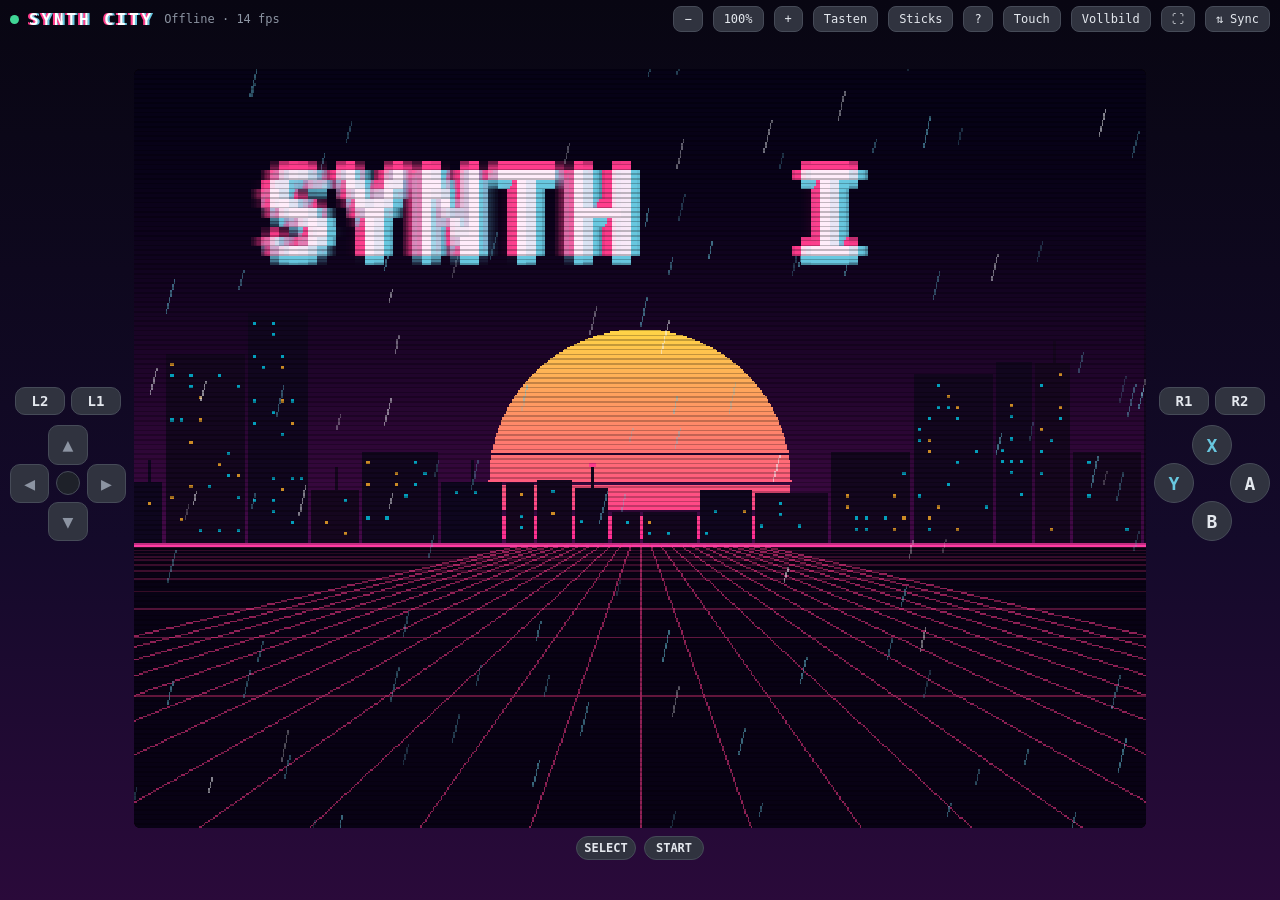
==== commit 46e19434: "Web-App main (ed97342)" ====
--- a/index.html
+++ b/index.html
@@ -161,6 +161,12 @@
 #tPat{font-size:18px;font-weight:bold;color:var(--cy);min-width:62px;text-align:center}
 #tBpm{color:var(--dim);font-size:13px}
 #tMsg{color:var(--acc);font-size:12px;flex:1;text-align:right;overflow:hidden;white-space:nowrap}
+/* Meldungen des Geraets als kurze Einblendung: in der Kopfzeile ist am Handy kein Platz dafuer
+   (#tMsg ist unter 560 px ausgeblendet), und so stand nirgends, WARUM etwas nicht ging. */
+#tToast{position:fixed;left:50%;transform:translateX(-50%);bottom:max(14px,env(safe-area-inset-bottom));
+ z-index:12;background:#1b1d24f2;border:1px solid var(--acc);color:var(--acc);border-radius:10px;
+ padding:10px 16px;font-size:13px;max-width:86vw;text-align:center;opacity:0;transition:opacity .2s;pointer-events:none}
+#tToast.on{opacity:1}
 #tMain{display:grid;grid-template-columns:minmax(96px,18%) minmax(0,1fr);gap:6px;min-height:0}
 #tTracks{display:grid;grid-auto-rows:minmax(0,1fr);gap:4px;min-height:0;overflow-y:auto;overscroll-behavior:contain;scrollbar-width:none}
 .ttr{display:flex;align-items:center;gap:4px;background:var(--panel);border:1px solid var(--line);
@@ -317,6 +323,7 @@
  <div id="tMix"></div>
  <div id="tSong"><div id="tSgBar"><button class="tb" id="tSgOn">SONG AN</button><button class="tb" id="tSgAdd">+ ZEILE</button><span id="tSgI" style="color:var(--dim);font-size:12px"></span></div><div id="tSgL"></div></div>
  <div id="tWait">warte auf die Groovebox …</div>
+ <div id="tToast"></div>
  <div id="tPick"><div id="tPickH"><span id="tPickT"></span>
   <span style="flex:1"></span><button class="tb" id="tPickX">ABBRECHEN</button></div><div id="tPickL"></div></div>
  <div id="tBot"><div id="tPages" style="display:flex;gap:6px;flex-wrap:wrap"></div><span style="flex:1"></span><button class="tb" id="tPrj">MEHR</button></div>
@@ -373,6 +380,12 @@
  if(window.GB_LOCAL&&GB_LOCAL.model){const j=GB_LOCAL.model();if(j)tuiModel(j);}else tSend('M');
  setTimeout(tuiPoll,window.GB_LOCAL?90:1500);}
 function tAct(k,a,b){tSend('k '+k+' '+(a|0)+' '+(b|0));}
+let tMsgLast='',tMsgT=0;
+function tToast(msg){if(msg===tMsgLast)return;tMsgLast=msg;
+ const e=$('tToast');if(!e)return;
+ if(!msg){e.classList.remove('on');return;}
+ e.textContent=msg;e.classList.add('on');
+ clearTimeout(tMsgT);tMsgT=setTimeout(()=>e.classList.remove('on'),3000);}
 function tuiModel(j){let m;try{m=typeof j==='string'?JSON.parse(j):j;}catch(e){return;}tm=m;window.tm=m;/* Tests lesen den Zustand hier */
  document.body.classList.remove('twait');tuiRender(m);}
 document.querySelectorAll('#tVws .vw').forEach(d=>d.addEventListener('pointerdown',e=>{
@@ -383,6 +396,7 @@
  $('tPat').textContent=m.pat;
  if(m.prj)$('tPrj').textContent=(m.prj.d?'● ':'')+'MEHR';$('tBpm').textContent=m.bpm+' BPM'+(m.song?' · SONG':'');
  $('tMsg').textContent=m.msg||'';
+ tToast(m.msg||'');
  document.body.classList.toggle('hold',m.hold>=0);
  if(document.body.classList.contains('keys')){tKbMark(m.note);
   $('tNoteT').textContent=(m.hold>=0?'Step '+(m.hold+1)+': ':'')+tNoteName(m.note)+(m.drum?' · Drum-Engine: Tonhöhe wirkt kaum':'');}
@@ -396,8 +410,7 @@
  if(key!==tLastKey){tLastKey=key;tr.innerHTML='';tTrks=[];
   m.tracks.forEach((t,i)=>{const d=document.createElement('div');d.className='ttr';
    d.innerHTML='<span class="tnr" style="color:var(--dim);font-size:11px"></span><span class="tn"></span><span class="tm">M</span>';
-   d.addEventListener('pointerdown',e=>{e.preventDefault();
-    if(e.target.classList.contains('tm'))tAct(3,i,0);else tAct(2,i,0);},{passive:false});
+   tTap(d,e=>{if(e&&e.target&&e.target.classList.contains('tm'))tAct(3,i,0);else tAct(2,i,0);});   // Spurspalte scrollt: click zaehlt mit
    tr.appendChild(d);tTrks.push(d);});}
  m.tracks.forEach((t,i)=>{const d=tTrks[i];if(!d)return;
   d.style.borderLeftColor=t.c;d.classList.toggle('sel',i===m.track);
@@ -431,7 +444,7 @@
   const gb=$('tGrps');
   if(gb.childElementCount!==m.grps.length||gb.dataset.v!=m.view){gb.dataset.v=m.view;gb.innerHTML='';
    m.grps.forEach((g,i)=>{const d=document.createElement('div');d.className='tg';d.textContent=g;
-    d.addEventListener('pointerdown',e=>{e.preventDefault();tAct(10,i,0);},{passive:false});gb.appendChild(d);});}
+    tTap(d,()=>tAct(10,i,0));gb.appendChild(d);});}   // Gruppenleiste scrollt quer: click zaehlt mit
   [...gb.children].forEach((d,i)=>{const on=i===m.grp;d.classList.toggle('on',on);
    if(on&&!gb.dataset.scr){gb.dataset.scr=1;d.scrollIntoView({block:'nearest',inline:'center'});setTimeout(()=>delete gb.dataset.scr,400);}});
   const pr=$('tPar'),ps=m.params||[];
@@ -462,13 +475,20 @@
 // die Auswahlliste liess sich darum nicht scrollen, und mit 114 Zielen war alles unter dem ersten
 // Schirm unerreichbar (gemeldet "LFO-Ziele kann ich nicht waehlen, die Liste ist nicht scrollbar").
 // Darum erst beim Abheben handeln, und nur, wenn der Finger praktisch stehen geblieben ist.
-function tTap(el,fn){let id=null,x0=0,y0=0;
+// Gemeldet: "Projektauswahl funktioniert nicht, Aufnahme kann nicht gestartet werden". Beides steht im
+// Blatt, also in einem Bereich mit touch-action:pan-y - und genau dort bricht der Browser die
+// Zeigerereignisse ab (pointercancel), sobald er die Beruehrung fuer ein Scrollen haelt: der Finger
+// wandert beim Tippen ein, zwei Pixel, und der Tap kam nie an. Darum zaehlt zusaetzlich **click**,
+// das der Browser nach einem Tap trotzdem schickt (und nach einem echten Wisch eben nicht).
+// Die 400-ms-Sperre verhindert, dass beide Wege denselben Tap doppelt ausloesen.
+function tTap(el,fn){let id=null,x0=0,y0=0,last=0;
+ const go=e=>{const t=Date.now();if(t-last<400)return;last=t;if(e&&e.cancelable)e.preventDefault();fn(e);};
  el.addEventListener('pointerdown',e=>{id=e.pointerId;x0=e.clientX;y0=e.clientY;},{passive:true});
  el.addEventListener('pointerup',e=>{if(id===null||e.pointerId!==id)return;id=null;
   if(Math.abs(e.clientX-x0)>12||Math.abs(e.clientY-y0)>12)return;   // gewischt = gescrollt, nicht gewaehlt
-  e.preventDefault();fn(e);},{passive:false});
+  go(e);},{passive:false});
  el.addEventListener('pointercancel',()=>{id=null;});
- el.addEventListener('pointerleave',()=>{id=null;});}
+ el.addEventListener('click',go);}
 function tPickOpen(i){const p=tm.params[i];document.body.classList.add('pick');
  $('tPickT').textContent=p.n;const l=$('tPickL');l.innerHTML='';
  const shared=p.list&&tm.lists?tm.lists[p.list]:null;   // lange Listen stehen einmal je Modell
@@ -561,18 +581,18 @@
  L.innerHTML='';
  S.rows.forEach((r,i)=>{const d=document.createElement('div');d.className='sgr';d.dataset.i=i;
   const nr=document.createElement('div');nr.className='nr';nr.textContent=(i+1);
-  nr.addEventListener('pointerdown',e=>{e.preventDefault();tAct(17,1,i);},{passive:false});d.appendChild(nr);
+  tTap(nr,()=>tAct(17,1,i));d.appendChild(nr);
   const cs=document.createElement('div');cs.className='cs';
   for(let t=0;t<8;t++){const c=document.createElement('div');c.className='cl';c.dataset.t=t;
-   c.addEventListener('pointerdown',e=>{e.preventDefault();tSgPick(i,t);},{passive:false});cs.appendChild(c);}
+   tTap(c,()=>tSgPick(i,t));cs.appendChild(c);}
   d.appendChild(cs);
   const rp=document.createElement('div');rp.className='rp';
-  const m=document.createElement('div');m.textContent='−';m.addEventListener('pointerdown',e=>{e.preventDefault();tAct(17,5,i);},{passive:false});
+  const m=document.createElement('div');m.textContent='−';tTap(m,()=>tAct(17,5,i));
   const v=document.createElement('div');v.className='v';
-  const p=document.createElement('div');p.textContent='+';p.addEventListener('pointerdown',e=>{e.preventDefault();tAct(17,4,i);},{passive:false});
+  const p=document.createElement('div');p.textContent='+';tTap(p,()=>tAct(17,4,i));
   rp.appendChild(m);rp.appendChild(v);rp.appendChild(p);d.appendChild(rp);
   const x=document.createElement('div');x.className='del';x.textContent='✕';
-  x.addEventListener('pointerdown',e=>{e.preventDefault();tAct(17,3,i);},{passive:false});d.appendChild(x);
+  tTap(x,()=>tAct(17,3,i));d.appendChild(x);
   L.appendChild(d);});
  if(!S.rows.length){const e=document.createElement('div');e.className='lbl';e.style.color='var(--dim)';
   e.textContent='Noch keine Zeilen – "+ ZEILE" legt die erste an.';L.appendChild(e);}
